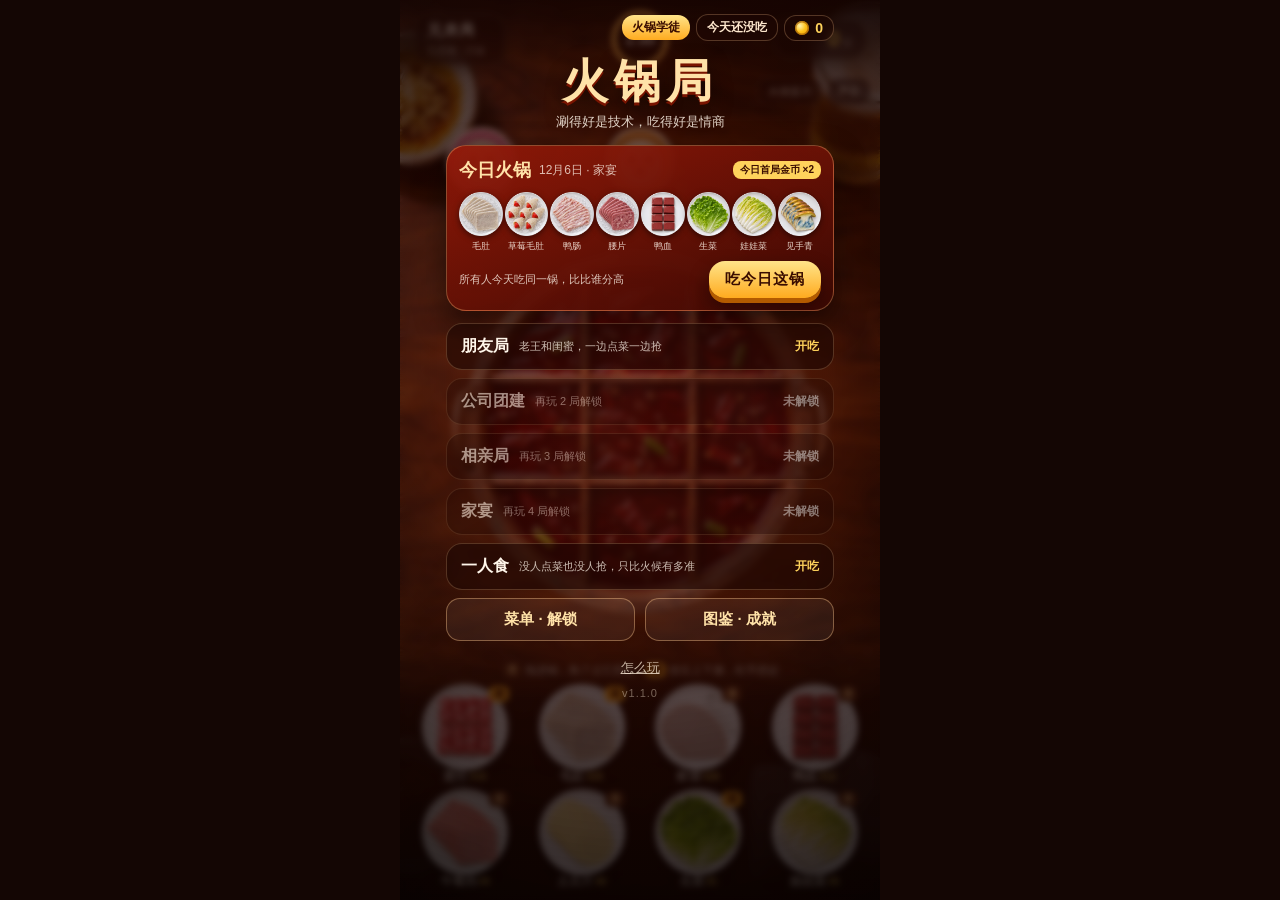
==== index.html @ b40171cc "Redesign: 饭局 table with diners, orders and serving; behavior-based personas (v1.1.0) - diners sit ac" ====
<!DOCTYPE html>
<html lang="zh-CN">
<head>
<meta charset="utf-8">
<meta name="viewport" content="width=device-width,initial-scale=1,maximum-scale=1,user-scalable=no,viewport-fit=cover">
<title>火锅局</title>
<link rel="stylesheet" href="style.css">
</head>
<body>
<div id="app">
  <canvas id="cv"></canvas>

  <header id="hud" class="hud">
    <div class="pill scene"><b id="hud-scene">兄弟局</b><small id="hud-sub">九宫格 · 川渝</small></div>
    <div id="timer" class="timer">
      <svg viewBox="0 0 40 40"><circle class="track" cx="20" cy="20" r="18"/><circle id="ring" class="ring" cx="20" cy="20" r="18"/></svg>
      <span id="time">1:30</span>
    </div>
    <div class="pill score"><span id="score">0</span><small>分</small></div>
  </header>
  <div id="combo" class="combo"></div>
  <div id="tools" class="tools">
    <button id="btn-hint" class="tool" type="button">火候提示</button>
    <span id="pro" class="pro">老手 ×1.2</span>
    <button id="btn-sound" class="tool" type="button">声音</button>
  </div>

  <footer id="tray" class="tray">
    <div class="tray-tip"><em class="tag drop">煮</em>拖进锅，熟了点它捞起　<em class="tag swish">涮</em>按住上下涮，松手捞起</div>
    <div id="plates" class="plates"></div>
  </footer>

  <div id="event" class="event">
    <div class="ev-text"><b id="event-text"></b><small id="event-sub"></small></div>
    <button id="btn-toast" class="toast-btn" type="button">干杯</button>
  </div>

  <div id="coach" class="coach hidden">
    <small id="coach-title"></small>
    <p id="coach-text"></p>
    <button id="coach-btn" class="cta small hidden" type="button">开吃</button>
    <button id="coach-skip" class="skip" type="button">跳过教学</button>
  </div>

  <div id="msg" class="msg"></div>
  <div id="tip" class="tip"></div>

  <section id="intro" class="overlay hidden">
    <div class="card intro">
      <small>第一次玩</small>
      <h2 id="i-title"></h2>
      <ul id="i-list" class="i-list"></ul>
      <button id="btn-intro" class="cta small" type="button">明白了</button>
    </div>
  </section>

  <section id="loading" class="overlay">
    <div class="card">
      <h1>火锅局</h1>
      <p id="loadtext" class="sub">正在烧锅底…</p>
      <div class="bar"><i id="loadbar"></i></div>
    </div>
  </section>

  <section id="home" class="overlay hidden">
    <div class="home">
      <div class="home-top">
        <span id="h-title" class="chip title-chip">火锅学徒</span>
        <span id="h-streak" class="chip"></span>
        <span class="chip coin-chip"><i class="coin"></i><b id="h-coins">0</b></span>
      </div>
      <h1 class="logo">火锅局</h1>
      <p class="sub">涮得好是技术，吃得好是情商</p>

      <div id="daily" class="daily">
        <div class="daily-head"><b>今日火锅</b><small id="d-date"></small><em id="d-bonus" class="bonus">今日首局金币 ×2</em></div>
        <div id="d-menu" class="d-menu"></div>
        <div class="daily-foot"><small id="d-best">所有人今天吃同一锅，比比谁分高</small><button id="btn-daily" class="cta small" type="button">吃今日这锅</button></div>
      </div>

      <div id="scenes" class="scenes"></div>

      <div class="home-nav">
        <button id="btn-shop" class="ghost" type="button">菜单 · 解锁</button>
        <button id="btn-codex" class="ghost" type="button">图鉴 · 成就</button>
      </div>
      <button id="btn-howto" class="link" type="button">怎么玩</button>
      <div id="h-ver" class="ver"></div>
    </div>
  </section>

  <section id="howto" class="overlay panel hidden">
    <div class="sheet">
      <div class="sheet-head"><b>怎么玩</b></div>
      <div class="how">
        <p><em class="tag drop">煮</em>拖进锅里<b>松手</b>，变色了<b>点它</b>捞起</p>
        <p><em class="tag swish">涮</em>拖进锅<b>别松手</b>，松手就捞起；毛肚上下提放 <b>7~8 次</b>最正宗</p>
        <p><em class="k">火候</em>看颜色和形状，圈<b>变绿</b>就是正好；吃生的扣分最多</p>
        <p><em class="k">九宫格</em><b>中间火最大</b>，四个角最小</p>
        <p><em class="k">点单</em>同桌头顶冒出想吃的菜，涮好了<b>按住拖到 TA 头像上</b>；点一下是自己吃</p>
        <p><em class="k">护食</em>同桌的筷子伸过来，<b>点它</b>挡开</p>
        <p><em class="k">讲话</em>有人讲话时<b>别动筷子</b>；有人举杯要<b>干杯</b></p>
        <p><em class="k">人格</em>你怎么吃、怎么照顾人，决定你是<b>哪种饭搭子</b></p>
        <p><em class="k">得分</em>连续完美有连击；关掉火候提示得分 <b>×1.2</b></p>
        <p><em class="k">别贪多</em>一格最多 <b>2 块</b>；菜下太多汤会不滚</p>
        <p><em class="k">换着吃</em>同一道菜一局吃 <b>3 块</b>以内满分，再吃就腻了；<b>越贵的菜分越高</b></p>
        <p><em class="k">荤素搭配</em>一局荤素各吃 3 块以上，结算 <b>+80</b></p>
        <p><em class="k">鸳鸯锅</em>红汤熟得快；清汤熟得慢，但得分 <b>×1.3</b></p>
        <p><em class="k">金币</em>得分换金币，去「菜单 · 解锁」买新菜</p>
        <p><em class="k">今日火锅</em>每天换一桌人，所有人吃同一锅，比谁分高</p>
      </div>
      <button id="btn-tutorial" class="cta small" type="button">重看新手教学</button>
      <button class="ghost close" data-close="howto" type="button">返回</button>
    </div>
  </section>

  <section id="shop" class="overlay panel hidden">
    <div class="sheet">
      <div class="sheet-head"><b>菜单 · 解锁</b><span class="chip coin-chip"><i class="coin"></i><b id="s-coins">0</b></span></div>
      <p class="sheet-sub">点菜品选择带不带上桌（<b id="s-count">0</b> / 8），荤素都带上有加分。每局得分换金币，攒够了解锁新菜和锅底。</p>
      <div id="s-list" class="s-list"></div>
      <button class="ghost close" data-close="shop" type="button">返回</button>
    </div>
  </section>

  <section id="codex" class="overlay panel hidden">
    <div class="sheet">
      <div class="sheet-head"><b>图鉴</b><span id="c-title" class="chip title-chip"></span></div>
      <p id="c-next" class="sheet-sub"></p>
      <div class="tabs"><button class="tab on" data-tab="per" type="button">饭局人格</button><button class="tab" data-tab="dex" type="button">菜品图鉴</button><button class="tab" data-tab="ach" type="button">成就</button></div>
      <div id="c-per" class="c-list"></div>
      <div id="c-dex" class="c-list hidden"></div>
      <div id="c-ach" class="c-list hidden"></div>
      <button class="ghost close" data-close="codex" type="button">返回</button>
    </div>
  </section>

  <section id="result" class="overlay hidden">
    <div class="result-wrap">
      <img id="r-img" class="r-img" alt="饭局报告">
      <p id="save-tip" class="save-tip"></p>
      <div id="rewards" class="rewards"></div>
      <div class="r-actions">
        <button id="btn-save" class="cta" type="button">保存饭局报告</button>
        <div class="r-row">
          <button id="btn-share" class="ghost hidden" type="button">分享给好友</button>
          <button id="btn-again" class="ghost" type="button">再来一局</button>
          <button id="btn-home" class="ghost" type="button">回首页</button>
        </div>
      </div>
    </div>
  </section>
</div>
<script src="js/config.js"></script>
<script src="js/platform.js"></script>
<script src="js/fx.js"></script>
<script src="js/audio.js"></script>
<script src="js/game.js"></script>
  <script src="js/table.js"></script>
<script src="js/meta.js"></script>
<script src="js/card.js"></script>
<script src="js/tutorial.js"></script>
<script src="js/main.js"></script>
</body>
</html>
---- style.css ----
* { box-sizing: border-box; margin: 0; padding: 0; -webkit-tap-highlight-color: transparent; }
html, body { height: 100%; background: #140604; overflow: hidden; }
body {
  font-family: "PingFang SC", "Hiragino Sans GB", "Microsoft YaHei", sans-serif;
  color: #fff6ea; -webkit-user-select: none; user-select: none; -webkit-touch-callout: none;
}
#app { position: relative; width: 100%; max-width: 480px; height: 100%; margin: 0 auto; overflow: hidden; }
#cv, .tray, .hud, .tools { touch-action: none; }
#cv { position: absolute; left: 0; top: 0; display: block; }

/* ---------- 顶部 HUD ---------- */
.hud {
  position: absolute; left: 0; right: 0; top: 0; z-index: 2;
  display: flex; align-items: center; justify-content: space-between;
  padding: 10px 14px 8px;
  padding: calc(10px + env(safe-area-inset-top)) 14px 8px;
  background: linear-gradient(rgba(20,4,2,0.75), rgba(20,4,2,0));
  pointer-events: none;
}
.pill {
  min-width: 92px; padding: 6px 12px; border-radius: 16px;
  background: rgba(30,8,4,0.55); border: 1px solid rgba(255,200,140,0.22);
  box-shadow: inset 0 1px 0 rgba(255,255,255,0.08), 0 4px 14px rgba(0,0,0,0.35);
  -webkit-backdrop-filter: blur(8px); backdrop-filter: blur(8px);
}
.pill.scene b { display: block; font-size: 15px; letter-spacing: 1px; }
.pill.scene small { font-size: 10px; opacity: 0.7; }
.pill.score { text-align: right; }
.pill.score span { font-size: 22px; font-weight: 900; color: #ffd35c; font-variant-numeric: tabular-nums; }
.pill.score small { margin-left: 2px; font-size: 11px; opacity: 0.75; }

.timer { position: relative; width: 58px; height: 58px; }
.timer svg { width: 100%; height: 100%; transform: rotate(-90deg); }
.timer circle { fill: rgba(30,8,4,0.6); stroke-width: 3.5; }
.timer .track { stroke: rgba(255,255,255,0.12); }
.timer .ring { fill: none; stroke: #ffb347; stroke-linecap: round; stroke-dasharray: 113; stroke-dashoffset: 0; transition: stroke 0.3s; }
.timer span { position: absolute; left: 0; top: 0; right: 0; bottom: 0; display: flex; align-items: center; justify-content: center; font-weight: 900; font-size: 15px; font-variant-numeric: tabular-nums; }
.timer.urgent .ring { stroke: #ff4b3a; }
.timer.urgent span { color: #ff6b5a; animation: pulse 0.6s infinite alternate; }
@keyframes pulse { to { transform: scale(1.12); } }

.combo {
  position: absolute; z-index: 2; left: 50%; top: 76px; top: calc(76px + env(safe-area-inset-top)); transform: translate(-50%, -6px) scale(0.8);
  padding: 3px 14px; border-radius: 12px; font-weight: 900; font-size: 14px; color: #2a0b00;
  background: linear-gradient(#ffe27a, #ffb000); opacity: 0; transition: all 0.2s; pointer-events: none;
}
.combo.show { opacity: 1; transform: translate(-50%, 0) scale(1); }

.tools { position: absolute; z-index: 2; right: 10px; top: 82px; top: calc(82px + env(safe-area-inset-top)); display: flex; flex-direction: row; align-items: center; }
.tools .tool, .tools .pro { margin-left: 6px; }
.tool {
  font: inherit; font-size: 11px; color: #fff3df; padding: 5px 9px; border-radius: 10px;
  background: rgba(30,8,4,0.55); border: 1px solid rgba(255,200,140,0.22);
}
.tool.off { opacity: 0.45; text-decoration: line-through; }
.pro { font-size: 10px; font-weight: 900; text-align: center; color: #3a0d00; padding: 3px 6px; border-radius: 8px; background: linear-gradient(#ffe48a, #ffab1f); display: none; }
.pro.show { display: block; }

/* 突发事件横幅 */
.event {
  position: absolute; z-index: 3; left: 50%; bottom: 200px;
  transform: translate(-50%, 20px); opacity: 0; pointer-events: none; transition: all 0.25s;
  display: flex; align-items: center; min-width: 230px; max-width: 92%; padding: 8px 14px; border-radius: 16px; text-align: left;
  background: linear-gradient(160deg, rgba(150,25,8,0.95), rgba(70,10,3,0.95));
  border: 1px solid rgba(255,200,140,0.4); box-shadow: 0 10px 26px rgba(0,0,0,0.5);
}
.event.show { opacity: 1; transform: translate(-50%, 0); }
.event b { display: block; font-size: 14px; color: #ffe2a8; white-space: nowrap; }
.event small { display: block; font-size: 11px; opacity: 0.8; margin-top: 2px; }
.event.fire { background: linear-gradient(160deg, rgba(230,80,10,0.96), rgba(120,20,0,0.96)); }
.event.soup { background: linear-gradient(160deg, rgba(90,60,40,0.95), rgba(40,22,12,0.95)); }
.toast-btn {
  display: none; flex: none; margin: 0 0 0 12px; padding: 9px 18px; border: 0; border-radius: 14px;
  font: inherit; font-size: 17px; font-weight: 900; letter-spacing: 4px; color: #3a0d00;
  background: linear-gradient(#ffe48a, #ffab1f); box-shadow: 0 4px 0 #b35b00;
  animation: pulse 0.45s infinite alternate;
}
.event.toast { pointer-events: auto; }
.event.toast .toast-btn { display: block; }
.event .bar-t { display: block; height: 3px; margin-top: 6px; border-radius: 2px; background: rgba(255,255,255,0.15); overflow: hidden; }
.event .bar-t i { display: block; height: 100%; background: #ffd35c; }

/* ---------- 底部菜盘 ---------- */
.tray {
  position: absolute; z-index: 2; left: 0; right: 0; bottom: 0;
  padding: 8px 10px 10px;
  padding: 8px 10px calc(10px + env(safe-area-inset-bottom));
  background: linear-gradient(rgba(25,7,3,0), rgba(25,7,3,0.82) 22%, rgba(18,5,2,0.95));
}
.tray-tip { text-align: center; font-size: 11px; opacity: 0.85; margin: 8px 0 6px; }
.tag { display: inline-block; font-style: normal; font-weight: 900; font-size: 10px; padding: 1px 5px; margin: 0 3px 0 0; border-radius: 6px; vertical-align: 1px; }
.tag.drop { background: #5a2a10; color: #ffcf8a; }
.tag.swish { background: #ffab1f; color: #3a0d00; }
.plate { position: relative; }
.plate .tag { position: absolute; top: 2px; right: 8%; }
.plates { display: grid; grid-template-columns: repeat(4, 1fr); grid-gap: 4px 6px; }
.plate { display: flex; flex-direction: column; align-items: center; touch-action: none; cursor: grab; }
.plate img { width: 100%; max-width: 86px; height: auto; filter: drop-shadow(0 5px 6px rgba(0,0,0,0.5)); transition: transform 0.15s; pointer-events: none; }
.plate span { font-size: 12px; font-weight: 700; margin-top: -2px; text-shadow: 0 1px 3px #000; }
.plate.pressed img { transform: scale(0.9) translateY(3px); }

/* ---------- 浮层 ---------- */
.overlay {
  position: absolute; left: 0; top: 0; right: 0; bottom: 0; z-index: 5; display: flex; align-items: center; justify-content: center;
  background: radial-gradient(circle at 50% 40%, rgba(60,10,4,0.55), rgba(8,2,1,0.85));
  -webkit-backdrop-filter: blur(3px); backdrop-filter: blur(3px);
  transition: opacity 0.3s;
}
.overlay.hidden { opacity: 0; pointer-events: none; }
.card {
  width: 84%; max-width: 340px; padding: 26px 22px 22px; border-radius: 24px; text-align: center;
  background: linear-gradient(160deg, rgba(120,20,8,0.92), rgba(50,8,3,0.95));
  border: 1px solid rgba(255,190,120,0.3);
  box-shadow: 0 20px 50px rgba(0,0,0,0.6), inset 0 1px 0 rgba(255,255,255,0.12);
}
.card h1 { font-size: 40px; font-weight: 900; letter-spacing: 4px; color: #ffe2a8; text-shadow: 0 3px 0 #7a1400, 0 6px 16px rgba(0,0,0,0.5); }
.card .sub { margin-top: 6px; font-size: 13px; opacity: 0.85; }
.rules { list-style: none; margin: 18px 0 20px; text-align: left; font-size: 13px; line-height: 1.5; }
.rules li { padding: 7px 10px; margin-bottom: 6px; border-radius: 10px; background: rgba(0,0,0,0.22); }
.rules b { color: #ffd35c; }
.cta {
  width: 100%; padding: 13px 0; border: 0; border-radius: 16px; font: inherit; font-size: 18px; font-weight: 900; letter-spacing: 6px;
  color: #3a0d00; background: linear-gradient(#ffe48a, #ffab1f); box-shadow: 0 5px 0 #b35b00, 0 10px 20px rgba(0,0,0,0.4);
}
.cta:active { transform: translateY(3px); box-shadow: 0 2px 0 #b35b00; }
.bar { margin-top: 16px; height: 6px; border-radius: 3px; background: rgba(255,255,255,0.12); overflow: hidden; }
.bar i { display: block; height: 100%; width: 0; background: linear-gradient(90deg, #ff8a3d, #ffd35c); transition: width 0.2s; }

.result .eyebrow { font-size: 11px; letter-spacing: 3px; opacity: 0.7; }
.result h1 { font-size: 36px; margin-top: 2px; }
.result .big { margin: 14px 0 10px; }
.result .big span { font-size: 46px; font-weight: 900; color: #ffd35c; font-variant-numeric: tabular-nums; }
.result .big small { font-size: 14px; opacity: 0.7; margin-left: 2px; }
.stats { display: grid; grid-template-columns: repeat(3, 1fr); grid-gap: 8px; margin-bottom: 18px; }
.stats div { padding: 8px 2px; border-radius: 10px; background: rgba(0,0,0,0.25); }
.stats b { display: block; font-size: 20px; font-variant-numeric: tabular-nums; }
.stats span { font-size: 10px; opacity: 0.75; }

/* ---------- 新手引导 ---------- */
.coach {
  position: absolute; z-index: 4; left: 12px; right: 12px; bottom: 220px;
  padding: 12px 16px 10px; border-radius: 18px; text-align: center;
  background: rgba(20,5,2,0.86); border: 1px solid rgba(255,200,140,0.35);
  box-shadow: 0 10px 30px rgba(0,0,0,0.5); transition: opacity 0.25s, transform 0.25s;
  -webkit-backdrop-filter: blur(6px); backdrop-filter: blur(6px);
}
.coach.hidden { opacity: 0; transform: translateY(12px); pointer-events: none; }
.coach small { display: block; font-size: 11px; letter-spacing: 1px; color: #ffb347; font-weight: 800; }
.coach p { margin-top: 4px; font-size: 15px; line-height: 1.5; }
.coach p b { color: #ffd35c; }
.coach .skip { margin-top: 6px; font: inherit; font-size: 11px; color: rgba(255,240,220,0.55); background: none; border: 0; padding: 4px 10px; }
.cta.small { margin-top: 10px; padding: 10px 0; font-size: 16px; }
.cta.hidden { display: none; }
.plate.glow img { animation: glow 0.8s infinite alternate; }
@keyframes glow {
  from { filter: drop-shadow(0 0 0 rgba(255,200,60,0)); transform: scale(1); }
  to { filter: drop-shadow(0 0 12px rgba(255,200,60,0.95)); transform: scale(1.06); }
}

/* ---------- 开始页 ---------- */
.best { margin: -6px 0 12px; font-size: 12px; color: #ffd35c; min-height: 1px; }
.link { margin-top: 12px; font: inherit; font-size: 13px; color: rgba(255,240,220,0.75); background: none; border: 0; text-decoration: underline; padding: 6px; }

/* ---------- 结算卡 ---------- */
.result-wrap { width: 88%; max-width: 380px; text-align: center; }
.r-img { display: block; width: 100%; max-height: 62vh; -o-object-fit: contain; object-fit: contain; border-radius: 18px; box-shadow: 0 18px 50px rgba(0,0,0,0.65); -webkit-touch-callout: default; }
.save-tip { min-height: 18px; margin: 8px 0 4px; font-size: 12px; color: #ffd35c; }
.r-actions .cta { margin-top: 4px; }
.r-row { display: flex; margin-top: 10px; }
.r-row .ghost + .ghost { margin-left: 10px; }
.ghost {
  flex: 1; padding: 11px 0; border-radius: 14px; font: inherit; font-size: 15px; font-weight: 800; color: #ffe2a8;
  background: rgba(255,255,255,0.06); border: 1px solid rgba(255,200,140,0.4);
}
.ghost.hidden { display: none; }

/* ---------- 提示条 ---------- */
.msg {
  position: absolute; z-index: 9; left: 50%; top: 45%; transform: translate(-50%, -50%) scale(0.9);
  padding: 10px 18px; border-radius: 14px; font-size: 14px; font-weight: 700;
  background: rgba(0,0,0,0.78); opacity: 0; pointer-events: none; transition: all 0.2s;
}
.msg.show { opacity: 1; transform: translate(-50%, -50%) scale(1); }

/* ---------- 首页 ---------- */
.overlay { touch-action: pan-y; }
#home, .panel { align-items: flex-start; overflow-y: auto; -webkit-overflow-scrolling: touch; }
.home { width: 100%; max-width: 420px; margin: 0 auto; padding: 14px 16px 24px; padding-top: calc(14px + var(--inset-top, 0px)); text-align: center; }
.home-top { display: flex; align-items: center; justify-content: flex-end; flex-wrap: wrap; }
.home-top .chip { margin-left: 6px; }
.chip { display: inline-flex; align-items: center; padding: 4px 10px; border-radius: 12px; font-size: 12px; font-weight: 700;
  background: rgba(30,8,4,0.6); border: 1px solid rgba(255,200,140,0.25); color: #ffe9cf; }
.title-chip { color: #3a0d00; background: linear-gradient(#ffe48a, #ffab1f); border: 0; }
.coin-chip b { margin-left: 4px; color: #ffd35c; font-size: 14px; font-variant-numeric: tabular-nums; }
.coin { display: inline-block; width: 14px; height: 14px; border-radius: 50%; vertical-align: -2px; margin-right: 2px;
  background: radial-gradient(circle at 35% 35%, #fff3b0, #ffc21a 45%, #d98a00); box-shadow: inset 0 0 0 1.5px rgba(150,80,0,0.6); }
.logo { margin-top: 10px; font-size: 46px; font-weight: 900; letter-spacing: 6px; color: #ffe2a8; text-shadow: 0 3px 0 #7a1400, 0 8px 20px rgba(0,0,0,0.6); }
.home .sub { font-size: 13px; opacity: 0.85; margin-bottom: 14px; }

.daily { padding: 12px 12px 12px; border-radius: 20px; text-align: left;
  background: linear-gradient(160deg, rgba(150,25,8,0.92), rgba(60,9,3,0.95)); border: 1px solid rgba(255,190,120,0.35);
  box-shadow: 0 12px 30px rgba(0,0,0,0.5); }
.daily-head { display: flex; align-items: center; }
.daily-head b { font-size: 18px; color: #ffe2a8; }
.daily-head small { margin-left: 8px; font-size: 12px; opacity: 0.75; }
.bonus { margin-left: auto; font-style: normal; font-size: 10px; font-weight: 900; padding: 2px 7px; border-radius: 8px; color: #3a0d00; background: #ffd35c; }
.d-menu { display: grid; grid-template-columns: repeat(8, 1fr); grid-gap: 2px; margin: 10px 0 8px; }
.d-item { text-align: center; }
.d-item img { width: 100%; height: auto; filter: drop-shadow(0 2px 3px rgba(0,0,0,0.5)); }
.d-item small { display: block; font-size: 9px; opacity: 0.85; white-space: nowrap; }
.daily-foot { display: flex; align-items: center; }
.daily-foot small { flex: 1; font-size: 11px; opacity: 0.8; padding-right: 8px; }
.daily-foot .cta.small { width: auto; margin: 0; padding: 9px 16px; letter-spacing: 1px; font-size: 15px; }

.scenes { margin-top: 12px; }
.scene-card { display: flex; align-items: center; width: 100%; margin-bottom: 8px; padding: 12px 14px; border-radius: 16px; text-align: left;
  font: inherit; color: #fff6ea; background: rgba(30,8,4,0.62); border: 1px solid rgba(255,200,140,0.22); }
.scene-card b { font-size: 16px; margin-right: 10px; white-space: nowrap; }
.scene-card small { flex: 1; font-size: 11px; opacity: 0.75; }
.scene-card em { font-style: normal; font-size: 12px; font-weight: 800; color: #ffd35c; white-space: nowrap; margin-left: 8px; }
.scene-card.locked { opacity: 0.55; }
.scene-card.locked em { color: #ccc; }
.home-nav { display: flex; margin-top: 4px; }
.home-nav .ghost + .ghost { margin-left: 10px; }

/* ---------- 商店 / 图鉴 面板 ---------- */
.sheet { width: 100%; max-width: 440px; margin: 0 auto; padding: 16px 14px 24px; padding-top: calc(16px + var(--inset-top, 0px)); }
.sheet-head { display: flex; align-items: center; justify-content: space-between; }
.sheet-head > b { font-size: 22px; color: #ffe2a8; }
.sheet-sub { margin: 8px 0 12px; font-size: 12px; opacity: 0.8; line-height: 1.5; }
.sheet-sub b { color: #ffd35c; }
.s-list { display: grid; grid-template-columns: repeat(2, 1fr); grid-gap: 10px; }
.s-item { position: relative; padding: 10px 8px 10px; border-radius: 16px; text-align: center; background: rgba(30,8,4,0.6); border: 2px solid rgba(255,200,140,0.15); }
.s-item img { width: 72%; height: auto; filter: drop-shadow(0 4px 5px rgba(0,0,0,0.5)); }
.s-item b { display: block; margin-top: 2px; font-size: 15px; }
.s-item b .tag { vertical-align: 2px; }
.s-item small { display: block; font-size: 10px; opacity: 0.7; margin-top: 2px; }
.s-item .state { display: inline-block; margin-top: 6px; padding: 4px 12px; border-radius: 10px; font-size: 12px; font-weight: 800; background: rgba(255,255,255,0.08); }
.s-item.on { border-color: #ffb347; background: rgba(120,30,6,0.7); }
.s-item.on .state { color: #3a0d00; background: linear-gradient(#ffe48a, #ffab1f); }
.s-item.locked img { filter: grayscale(0.85) brightness(0.6); }
.s-item.locked .state { color: #ffd35c; border: 1px solid rgba(255,211,92,0.5); }
.close { display: block; width: 100%; margin-top: 16px; }

.tabs { display: flex; margin-bottom: 10px; border-radius: 12px; background: rgba(0,0,0,0.3); padding: 3px; }
.tab { flex: 1; padding: 8px 0; border: 0; border-radius: 10px; font: inherit; font-size: 13px; font-weight: 800; color: rgba(255,240,220,0.6); background: none; }
.tab.on { color: #3a0d00; background: linear-gradient(#ffe48a, #ffab1f); }
.c-list.hidden { display: none; }
.c-row { display: flex; align-items: center; padding: 8px 10px; margin-bottom: 6px; border-radius: 14px; background: rgba(30,8,4,0.6); text-align: left; }
.c-row img { width: 44px; height: 44px; -o-object-fit: contain; object-fit: contain; margin-right: 10px; }
.c-row.dim { opacity: 0.5; }
.c-info { flex: 1; }
.c-info b { font-size: 14px; }
.c-info small { display: block; font-size: 11px; opacity: 0.7; margin-top: 1px; }
.prog { display: block; height: 4px; margin-top: 5px; border-radius: 2px; background: rgba(255,255,255,0.12); overflow: hidden; }
.prog i { display: block; height: 100%; background: linear-gradient(90deg, #ff8a3d, #ffd35c); }
.badge { font-style: normal; font-size: 10px; font-weight: 900; padding: 1px 6px; border-radius: 6px; margin-left: 4px; vertical-align: 1px; }
.badge.b0 { background: #b86b3a; color: #fff; } .badge.b1 { background: #cfd6de; color: #333; } .badge.b2 { background: #ffd35c; color: #3a0d00; }
.c-row.ach .state { font-size: 12px; font-weight: 800; color: #ffd35c; white-space: nowrap; }
.c-row.ach.done { background: rgba(120,30,6,0.7); }
.c-row.ach.done .state { color: #7dff9a; }
.c-row.ach:not(.done) { opacity: 0.75; }

/* ---------- 结算奖励 ---------- */
#result { overflow-y: auto; align-items: flex-start; }
.result-wrap { margin: 0 auto; padding: 16px 0 24px; padding-top: calc(16px + var(--inset-top, 0px)); }
.r-img { max-height: 52vh; margin: 0 auto; }
.rewards { margin: 4px 0 10px; padding: 8px 12px; border-radius: 14px; background: rgba(30,8,4,0.7); text-align: left; }
.rw-total { font-size: 18px; font-weight: 900; color: #ffd35c; text-align: center; }
.rw-total small { margin-left: 8px; font-size: 11px; color: rgba(255,240,220,0.6); font-weight: 600; }
.rw-line { display: flex; justify-content: space-between; font-size: 12px; padding: 2px 0; opacity: 0.85; }
.rw-line b { color: #ffd35c; }
.rw-up { margin-top: 4px; text-align: center; font-size: 13px; font-weight: 900; color: #3a0d00; padding: 4px; border-radius: 8px; background: linear-gradient(#ffe48a, #ffab1f); }
.r-row .ghost { font-size: 14px; }

.panel { background: linear-gradient(180deg, rgba(40,8,3,0.97), rgba(18,4,2,0.98)); }

/* ---------- 怎么玩 ---------- */
.how { margin: 10px 0 14px; }
.how p { position: relative; padding: 10px 12px 10px 78px; margin-bottom: 6px; border-radius: 12px; background: rgba(30,8,4,0.6); font-size: 14px; line-height: 1.5; text-align: left; }
.how p b { color: #ffd35c; }
.how .tag, .how .k { position: absolute; left: 12px; top: 12px; margin: 0; }
.how .k { font-style: normal; font-size: 11px; font-weight: 900; padding: 1px 6px; border-radius: 6px; background: rgba(255,255,255,0.12); color: #ffe2a8; min-width: 52px; text-align: center; }
#howto .cta.small { margin-top: 0; }

/* ---------- 剧本开场卡 ---------- */
.intro small { font-size: 11px; letter-spacing: 2px; color: #ffb347; font-weight: 800; }
.intro h2 { font-size: 30px; font-weight: 900; color: #ffe2a8; margin: 4px 0 12px; }
.i-list { list-style: none; text-align: left; margin-bottom: 14px; }
.i-list li { padding: 9px 12px; margin-bottom: 6px; border-radius: 10px; background: rgba(0,0,0,0.25); font-size: 14px; }
.i-list b { color: #ffd35c; }

/* ---------- 一次性提示 ---------- */
.tip {
  position: absolute; z-index: 4; left: 50%; top: 120px; top: calc(120px + var(--inset-top, 0px)); transform: translate(-50%, -8px);
  max-width: 86%; padding: 8px 16px; border-radius: 14px; font-size: 13px; font-weight: 700; text-align: center;
  color: #3a0d00; background: linear-gradient(#ffe48a, #ffab1f); box-shadow: 0 8px 20px rgba(0,0,0,0.45);
  opacity: 0; pointer-events: none; transition: all 0.25s;
}
.tip.show { opacity: 1; transform: translate(-50%, 0); }
.rw-hint { margin-top: 4px; text-align: center; font-size: 12px; color: #ffd35c; }

.s-head { grid-column: 1 / -1; margin: 6px 2px -2px; font-size: 13px; font-weight: 900; color: #ffb347; letter-spacing: 2px; }
.s-item.pot img { width: 64%; }

.ver { margin-top: 4px; font-size: 11px; color: rgba(255,240,220,0.4); letter-spacing: 1px; }
.plate span .pr { font-style: normal; color: #ffd35c; font-size: 10px; margin-left: 2px; }
.event.speech { background: linear-gradient(160deg, rgba(70,60,120,0.96), rgba(30,24,60,0.96)); }
.badge.r-N { background: #6b5a4a; color: #fff3e0; } .badge.r-R { background: #2f6fa8; color: #e8f4ff; } .badge.r-SR { background: #6a3aa8; color: #f3e8ff; } .badge.r-SSR { background: #e0a21a; color: #3a2200; }
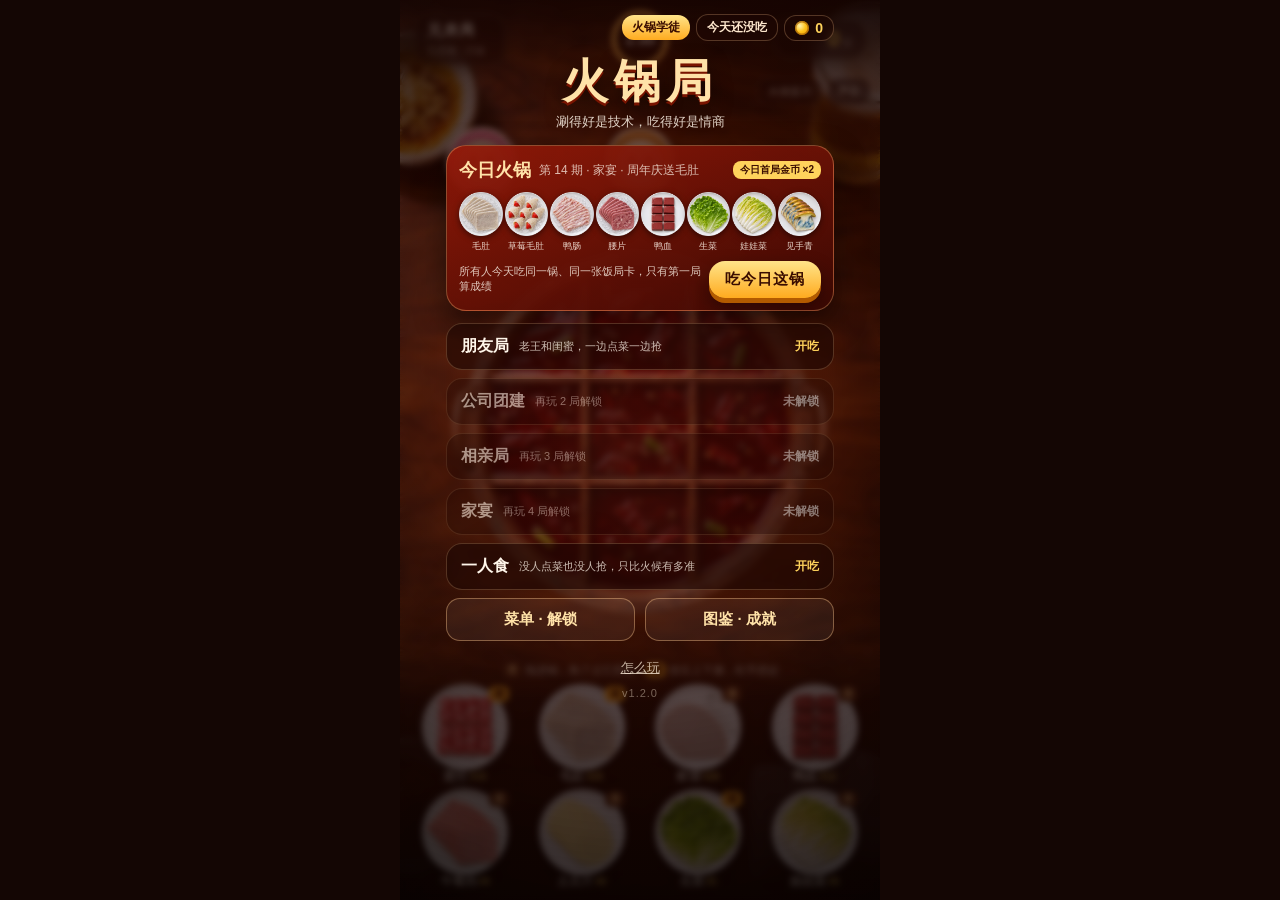
==== commit 8c5c5ae3: "v1.2.0: 饭局卡, stars, near-miss personas, 饭后朋友圈 + bonds, pair card, daily issues - 8 dinner cards + bo" ====
--- a/index.html
+++ b/index.html
@@ -19,6 +19,7 @@
     <div class="pill score"><span id="score">0</span><small>分</small></div>
   </header>
   <div id="combo" class="combo"></div>
+  <div id="goal" class="goal"></div>
   <div id="tools" class="tools">
     <button id="btn-hint" class="tool" type="button">火候提示</button>
     <span id="pro" class="pro">老手 ×1.2</span>
@@ -100,7 +101,9 @@
         <p><em class="k">点单</em>同桌头顶冒出想吃的菜，涮好了<b>按住拖到 TA 头像上</b>；点一下是自己吃</p>
         <p><em class="k">护食</em>同桌的筷子伸过来，<b>点它</b>挡开</p>
         <p><em class="k">讲话</em>有人讲话时<b>别动筷子</b>；有人举杯要<b>干杯</b></p>
-        <p><em class="k">人格</em>你怎么吃、怎么照顾人，决定你是<b>哪种饭搭子</b></p>
+        <p><em class="k">饭局卡</em>每局开吃前翻一张卡：老王失恋、停电、AA……规则会变，完成卡上目标拿<b>第三颗星</b></p>
+        <p><em class="k">人格</em>你怎么吃、怎么照顾人，决定你是<b>哪种饭搭子</b>；图鉴里有线索</p>
+        <p><em class="k">朋友圈</em>对同桌越好，羁绊越深，TA 饭后会发朋友圈</p>
         <p><em class="k">得分</em>连续完美有连击；关掉火候提示得分 <b>×1.2</b></p>
         <p><em class="k">别贪多</em>一格最多 <b>2 块</b>；菜下太多汤会不滚</p>
         <p><em class="k">换着吃</em>同一道菜一局吃 <b>3 块</b>以内满分，再吃就腻了；<b>越贵的菜分越高</b></p>
@@ -127,7 +130,8 @@
     <div class="sheet">
       <div class="sheet-head"><b>图鉴</b><span id="c-title" class="chip title-chip"></span></div>
       <p id="c-next" class="sheet-sub"></p>
-      <div class="tabs"><button class="tab on" data-tab="per" type="button">饭局人格</button><button class="tab" data-tab="dex" type="button">菜品图鉴</button><button class="tab" data-tab="ach" type="button">成就</button></div>
+      <div class="tabs"><button class="tab on" data-tab="per" type="button">饭局人格</button><button class="tab" data-tab="dex" type="button">菜品图鉴</button><button class="tab" data-tab="mom" type="button">朋友圈</button><button class="tab" data-tab="ach" type="button">成就</button></div>
+      <div id="c-mom" class="c-list hidden"></div>
       <div id="c-per" class="c-list"></div>
       <div id="c-dex" class="c-list hidden"></div>
       <div id="c-ach" class="c-list hidden"></div>
@@ -135,15 +139,40 @@
     </div>
   </section>
 
+  <section id="flip" class="overlay hidden">
+    <div class="flip-card" id="flip-card">
+      <div class="flip-art" id="flip-art"></div>
+      <small>本局饭局卡</small>
+      <b id="flip-name"></b>
+      <p id="flip-rule"></p>
+      <p class="flip-goal">★★★ 目标：<span id="flip-goal"></span></p>
+      <em>点一下开吃</em>
+    </div>
+  </section>
+
+  <section id="pair" class="overlay panel hidden">
+    <div class="sheet">
+      <div class="sheet-head"><b>测测饭搭子</b></div>
+      <p class="sheet-sub">你朋友测出来是哪种人格？选一个，生成你们俩的配对卡</p>
+      <div id="p-list" class="p-list"></div>
+      <img id="p-img" class="r-img hidden" alt="饭搭子配对卡">
+      <button id="p-save" class="cta hidden" type="button">保存配对卡</button>
+      <button class="ghost close" data-close="pair" type="button">返回</button>
+    </div>
+  </section>
+
   <section id="result" class="overlay hidden">
     <div class="result-wrap">
       <img id="r-img" class="r-img" alt="饭局报告">
       <p id="save-tip" class="save-tip"></p>
+      <div id="r-near" class="r-near hidden"></div>
+      <div id="r-moments" class="r-moments"></div>
       <div id="rewards" class="rewards"></div>
       <div class="r-actions">
         <button id="btn-save" class="cta" type="button">保存饭局报告</button>
         <div class="r-row">
           <button id="btn-share" class="ghost hidden" type="button">分享给好友</button>
+          <button id="btn-pair" class="ghost" type="button">测饭搭子</button>
           <button id="btn-again" class="ghost" type="button">再来一局</button>
           <button id="btn-home" class="ghost" type="button">回首页</button>
         </div>
@@ -157,6 +186,8 @@
 <script src="js/audio.js"></script>
 <script src="js/game.js"></script>
   <script src="js/table.js"></script>
+  <script src="js/cards.js"></script>
+  <script src="js/moments.js"></script>
 <script src="js/meta.js"></script>
 <script src="js/card.js"></script>
 <script src="js/tutorial.js"></script>
--- a/style.css
+++ b/style.css
@@ -307,3 +307,42 @@
 .plate span .pr { font-style: normal; color: #ffd35c; font-size: 10px; margin-left: 2px; }
 .event.speech { background: linear-gradient(160deg, rgba(70,60,120,0.96), rgba(30,24,60,0.96)); }
 .badge.r-N { background: #6b5a4a; color: #fff3e0; } .badge.r-R { background: #2f6fa8; color: #e8f4ff; } .badge.r-SR { background: #6a3aa8; color: #f3e8ff; } .badge.r-SSR { background: #e0a21a; color: #3a2200; }
+
+.goal { position: absolute; z-index: 2; left: 10px; top: 82px; max-width: 46%; padding: 4px 10px; border-radius: 10px; font-size: 11px; font-weight: 700;
+  color: #ffe9c9; background: rgba(30,8,4,0.62); border: 1px solid rgba(255,200,140,0.25); display: none; pointer-events: none; white-space: nowrap; overflow: hidden; text-overflow: ellipsis; }
+.goal.show { display: block; }
+.goal.done { color: #2a1400; background: linear-gradient(#ffe27a, #ffb000); border-color: transparent; }
+#flip { background: rgba(10,2,0,0.72); display: flex; align-items: center; justify-content: center; }
+#flip.hidden { display: none; }
+.flip-card { width: 78%; max-width: 330px; border-radius: 20px; overflow: hidden; background: #2a0d06; border: 2px solid rgba(255,211,92,0.6); text-align: center; color: #ffe9c9;
+  box-shadow: 0 20px 50px rgba(0,0,0,0.6); animation: flipin 0.5s ease-out; padding-bottom: 14px; }
+@keyframes flipin { from { transform: perspective(600px) rotateY(90deg) scale(0.8); opacity: 0; } to { transform: none; opacity: 1; } }
+.flip-art { height: 190px; background-size: cover; background-position: center; display: flex; align-items: center; justify-content: center; font-size: 26px; font-weight: 900; color: rgba(255,255,255,0.9); }
+.flip-card small { display: block; margin-top: 12px; font-size: 11px; opacity: 0.7; letter-spacing: 2px; }
+.flip-card b { display: block; font-size: 24px; font-weight: 900; color: #ffd35c; margin: 2px 0 6px; }
+.flip-card p { margin: 0 16px 6px; font-size: 13px; line-height: 1.5; }
+.flip-card .flip-goal { color: #fff3c4; font-weight: 700; }
+.flip-card em { display: block; margin-top: 8px; font-style: normal; font-size: 11px; opacity: 0.6; }
+.stars { color: #ffd35c; letter-spacing: 2px; }
+
+.r-near { margin: 10px 0 0; padding: 8px 12px; border-radius: 12px; font-size: 13px; color: #2a1400; background: linear-gradient(#ffe27a, #ffb000); font-weight: 700; text-align: center; }
+.r-near.hidden { display: none; }
+.r-moments { margin-top: 10px; text-align: left; }
+.mom { display: flex; gap: 10px; padding: 10px 12px; margin-top: 8px; border-radius: 14px; background: rgba(255,250,242,0.96); color: #3a1a10; }
+.mom-av { flex: none; width: 38px; height: 38px; border-radius: 8px; background: #d98a3a; color: #fff; font-weight: 900; display: flex; align-items: center; justify-content: center; font-size: 16px; overflow: hidden; }
+.mom-av img { width: 130%; margin: -15%; }
+.mom-body { flex: 1; min-width: 0; }
+.mom-body b { display: block; font-size: 13px; color: #576b95; }
+.mom-body p { margin: 2px 0 4px; font-size: 13px; line-height: 1.45; }
+.mom-body .mom-img { width: 62%; border-radius: 6px; display: block; margin: 4px 0; }
+.mom-body .mom-meta { font-size: 11px; color: #9a8a80; }
+.mom-body .mom-like { margin-top: 4px; padding: 4px 6px; border-radius: 4px; background: #f3efe8; font-size: 11px; color: #576b95; }
+.mom-body .mom-unlock { margin-top: 4px; font-size: 11px; font-weight: 900; color: #c2410c; }
+.mom-tag { font-size: 10px; font-weight: 900; color: #fff; background: #e0a21a; border-radius: 6px; padding: 1px 6px; margin-left: 4px; }
+.p-list { display: flex; flex-wrap: wrap; justify-content: center; margin: 6px 0 10px; }
+.p-list button { font: inherit; font-size: 12px; margin: 3px; padding: 6px 10px; border-radius: 14px; color: #ffe9c9; background: rgba(30,8,4,0.6); border: 1px solid rgba(255,200,140,0.3); }
+.bonds { display: flex; flex-wrap: wrap; justify-content: center; padding: 4px 0 8px; }
+.bonds span { font-size: 11px; margin: 2px 4px; padding: 3px 8px; border-radius: 10px; background: rgba(30,8,4,0.55); color: #ffe9c9; }
+.bonds span i { font-style: normal; color: #ff7fa0; }
+.event.proposal { background: linear-gradient(160deg, rgba(210,80,130,0.96), rgba(110,20,60,0.96)); }
+.event.song { background: linear-gradient(160deg, rgba(230,110,150,0.96), rgba(140,40,90,0.96)); }
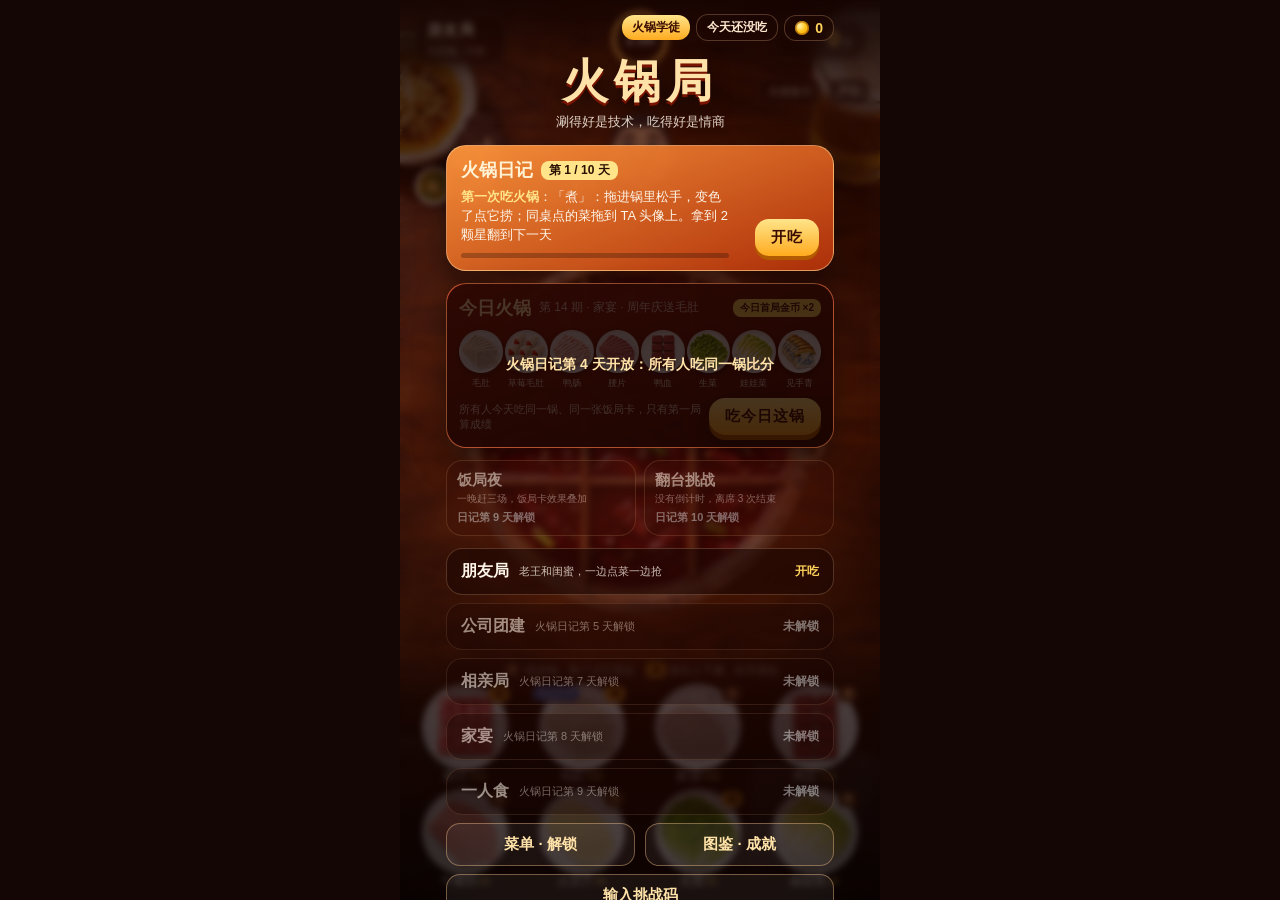
==== commit 15ac82a2: "v1.3.0：火锅日记、菜品新玩法、饭局夜、翻台挑战、挑战码；结算页重做；修复审查问题 留存 - 火锅日记：10 天逐天解锁机制和剧本，每天只教当天的新本事；2 颗星翻一天，一个自然日最多翻 3 天；" ====
--- a/index.html
+++ b/index.html
@@ -4,6 +4,7 @@
 <meta charset="utf-8">
 <meta name="viewport" content="width=device-width,initial-scale=1,maximum-scale=1,user-scalable=no,viewport-fit=cover">
 <title>火锅局</title>
+<link rel="icon" href="data:,">
 <link rel="stylesheet" href="style.css">
 </head>
 <body>
@@ -11,12 +12,14 @@
   <canvas id="cv"></canvas>
 
   <header id="hud" class="hud">
-    <div class="pill scene"><b id="hud-scene">兄弟局</b><small id="hud-sub">九宫格 · 川渝</small></div>
+    <div class="pill scene"><b id="hud-scene">朋友局</b><small id="hud-sub">九宫格 · 川渝</small></div>
     <div id="timer" class="timer">
       <svg viewBox="0 0 40 40"><circle class="track" cx="20" cy="20" r="18"/><circle id="ring" class="ring" cx="20" cy="20" r="18"/></svg>
-      <span id="time">1:30</span>
-    </div>
-    <div class="pill score"><span id="score">0</span><small>分</small></div>
+      <span id="time">1:00</span>
+    </div>
+    <div class="pill score"><span id="score">0</span><small>分</small>
+      <div id="rec" class="rec hidden"><i><b id="rec-bar"></b></i><small id="rec-text"></small></div>
+    </div>
   </header>
   <div id="combo" class="combo"></div>
   <div id="goal" class="goal"></div>
@@ -48,18 +51,21 @@
 
   <section id="intro" class="overlay hidden">
     <div class="card intro">
-      <small>第一次玩</small>
+      <small id="i-sub">第一次玩</small>
       <h2 id="i-title"></h2>
       <ul id="i-list" class="i-list"></ul>
       <button id="btn-intro" class="cta small" type="button">明白了</button>
     </div>
   </section>
 
+  <!-- 首屏：JS 还没跑起来时就能看到标题和准备状态 -->
   <section id="loading" class="overlay">
     <div class="card">
       <h1>火锅局</h1>
-      <p id="loadtext" class="sub">正在烧锅底…</p>
+      <p class="sub">涮得好是技术，吃得好是情商</p>
+      <p id="loadtext" class="sub" role="status">正在烧锅底…若长时间没反应，请退出后重新打开</p>
       <div class="bar"><i id="loadbar"></i></div>
+      <button id="btn-retry" class="cta small hidden" type="button">重试</button>
     </div>
   </section>
 
@@ -72,11 +78,26 @@
       </div>
       <h1 class="logo">火锅局</h1>
       <p class="sub">涮得好是技术，吃得好是情商</p>
+      <div id="h-warn" class="warn hidden">当前小红书版本存不了进度，升级到最新版后再玩会自动保存</div>
+
+      <button id="diary" class="diary" type="button">
+        <span class="diary-head"><b>火锅日记</b><small id="dy-n">第 1 天</small><em id="dy-cap" class="bonus hidden">今天写满了</em></span>
+        <span id="dy-text" class="dy-text"></span>
+        <span class="diary-bar"><i id="dy-bar"></i></span>
+        <span id="dy-go" class="dy-go">开吃</span>
+      </button>
 
       <div id="daily" class="daily">
         <div class="daily-head"><b>今日火锅</b><small id="d-date"></small><em id="d-bonus" class="bonus">今日首局金币 ×2</em></div>
         <div id="d-menu" class="d-menu"></div>
+        <div id="d-grid" class="d-grid hidden"></div>
         <div class="daily-foot"><small id="d-best">所有人今天吃同一锅，比比谁分高</small><button id="btn-daily" class="cta small" type="button">吃今日这锅</button></div>
+        <div id="d-lock" class="lock hidden"></div>
+      </div>
+
+      <div id="modes" class="modes">
+        <button id="btn-night" class="mode-card" type="button"><b>饭局夜</b><small>一晚赶三场，饭局卡效果叠加</small><em id="m-night"></em></button>
+        <button id="btn-rush" class="mode-card" type="button"><b>翻台挑战</b><small>没有倒计时，离席 3 次结束</small><em id="m-rush"></em></button>
       </div>
 
       <div id="scenes" class="scenes"></div>
@@ -84,6 +105,10 @@
       <div class="home-nav">
         <button id="btn-shop" class="ghost" type="button">菜单 · 解锁</button>
         <button id="btn-codex" class="ghost" type="button">图鉴 · 成就</button>
+      </div>
+      <div class="home-nav">
+        <button id="btn-code" class="ghost" type="button">输入挑战码</button>
+        <button id="btn-rank" class="ghost hidden" type="button">排行榜</button>
       </div>
       <button id="btn-howto" class="link" type="button">怎么玩</button>
       <div id="h-ver" class="ver"></div>
@@ -101,16 +126,17 @@
         <p><em class="k">点单</em>同桌头顶冒出想吃的菜，涮好了<b>按住拖到 TA 头像上</b>；点一下是自己吃</p>
         <p><em class="k">护食</em>同桌的筷子伸过来，<b>点它</b>挡开</p>
         <p><em class="k">讲话</em>有人讲话时<b>别动筷子</b>；有人举杯要<b>干杯</b></p>
-        <p><em class="k">饭局卡</em>每局开吃前翻一张卡：老王失恋、停电、AA……规则会变，完成卡上目标拿<b>第三颗星</b></p>
+        <p><em class="k">新菜</em>每道解锁的菜都有<b>自己的吃法</b>：嫩牛肉要抖散、鹅肠别提、腰片要大火、牛肉丸会爆汁……第一次下锅会提示</p>
+        <p><em class="k">火锅日记</em>每天学一样新本事，拿到 <b>2 颗星</b>就翻到下一天，一天最多翻 3 天</p>
+        <p><em class="k">饭局卡</em>每局开吃前<b>三选一</b>：规则会变，完成卡上目标拿<b>第三颗星</b></p>
+        <p><em class="k">饭局夜</em>一晚赶三场：朋友局→团建→家宴，选过的卡<b>一路叠加</b></p>
+        <p><em class="k">翻台</em>没有倒计时，同桌等不到菜会<b>离席</b>，走 3 个就结束</p>
         <p><em class="k">人格</em>你怎么吃、怎么照顾人，决定你是<b>哪种饭搭子</b>；图鉴里有线索</p>
-        <p><em class="k">朋友圈</em>对同桌越好，羁绊越深，TA 饭后会发朋友圈</p>
         <p><em class="k">得分</em>连续完美有连击；关掉火候提示得分 <b>×1.2</b></p>
         <p><em class="k">别贪多</em>一格最多 <b>2 块</b>；菜下太多汤会不滚</p>
         <p><em class="k">换着吃</em>同一道菜一局吃 <b>3 块</b>以内满分，再吃就腻了；<b>越贵的菜分越高</b></p>
-        <p><em class="k">荤素搭配</em>一局荤素各吃 3 块以上，结算 <b>+80</b></p>
-        <p><em class="k">鸳鸯锅</em>红汤熟得快；清汤熟得慢，但得分 <b>×1.3</b></p>
-        <p><em class="k">金币</em>得分换金币，去「菜单 · 解锁」买新菜</p>
-        <p><em class="k">今日火锅</em>每天换一桌人，所有人吃同一锅，比谁分高</p>
+        <p><em class="k">今日火锅</em>所有人吃同一锅，只有第一局算成绩；两星以上送<b>补签卡</b>，断一天打卡也能续上</p>
+        <p><em class="k">挑战码</em>结算卡上的 9 位码发给朋友，TA 输入就能打<b>同一锅</b>跟你比分</p>
       </div>
       <button id="btn-tutorial" class="cta small" type="button">重看新手教学</button>
       <button class="ghost close" data-close="howto" type="button">返回</button>
@@ -120,7 +146,7 @@
   <section id="shop" class="overlay panel hidden">
     <div class="sheet">
       <div class="sheet-head"><b>菜单 · 解锁</b><span class="chip coin-chip"><i class="coin"></i><b id="s-coins">0</b></span></div>
-      <p class="sheet-sub">点菜品选择带不带上桌（<b id="s-count">0</b> / 8），荤素都带上有加分。每局得分换金币，攒够了解锁新菜和锅底。</p>
+      <p class="sheet-sub">点菜品选择带不带上桌（<b id="s-count">0</b> / 8），荤素都带上有加分。每道解锁的菜都有<b>自己的吃法</b>。</p>
       <div id="s-list" class="s-list"></div>
       <button class="ghost close" data-close="shop" type="button">返回</button>
     </div>
@@ -142,11 +168,61 @@
   <section id="flip" class="overlay hidden">
     <div class="flip-card" id="flip-card">
       <div class="flip-art" id="flip-art"></div>
-      <small>本局饭局卡</small>
+      <small id="flip-sub">本局饭局卡</small>
       <b id="flip-name"></b>
       <p id="flip-rule"></p>
       <p class="flip-goal">★★★ 目标：<span id="flip-goal"></span></p>
       <em>点一下开吃</em>
+    </div>
+  </section>
+
+  <section id="choose" class="overlay hidden">
+    <div class="choose">
+      <small id="ch-sub">本局饭局卡 · 挑一张</small>
+      <div id="ch-stack" class="ch-stack hidden"></div>
+      <div id="ch-list" class="ch-list"></div>
+    </div>
+  </section>
+
+  <section id="night" class="overlay hidden">
+    <div class="card night-card">
+      <small id="nt-sub">饭局夜</small>
+      <h2 id="nt-score"></h2>
+      <p id="nt-text" class="sub"></p>
+      <div id="nt-tables" class="nt-tables"></div>
+      <button id="btn-next-table" class="cta small" type="button">去下一桌</button>
+      <button id="btn-night-quit" class="link" type="button">不吃了，回首页</button>
+    </div>
+  </section>
+
+  <section id="codebox" class="overlay panel hidden">
+    <div class="sheet">
+      <div class="sheet-head"><b id="cb-title">挑战码</b></div>
+      <div id="cb-show" class="hidden">
+        <div id="cb-code" class="cb-code"></div>
+        <p id="cb-text" class="sheet-sub"></p>
+        <button id="cb-post" class="cta" type="button">发笔记邀请挑战</button>
+      </div>
+      <div id="cb-input" class="hidden">
+        <p class="sheet-sub">朋友结算卡底部印着 9 位挑战码，输进来就能打<b>同一锅</b>，菜单、锅底、饭局卡、事件都一样</p>
+        <input id="cb-field" class="cb-field" type="text" maxlength="11" placeholder="例如 3K9-QW2-7ZX" autocomplete="off" autocapitalize="characters" spellcheck="false">
+        <p id="cb-err" class="cb-err"></p>
+        <button id="cb-go" class="cta" type="button">开吃这一锅</button>
+      </div>
+      <div id="cb-make" class="hidden">
+        <p class="sheet-sub">这局是你自选的菜单，朋友没法打同一锅。<b>出一道挑战题</b>：用随机菜单在同一个剧本吃一局，吃完就生成挑战码。</p>
+        <button id="cb-start" class="cta" type="button">出一道挑战题</button>
+      </div>
+      <button id="cb-back" class="ghost close" type="button">返回</button>
+    </div>
+  </section>
+
+  <section id="rank" class="overlay panel hidden">
+    <div class="sheet">
+      <div class="sheet-head"><b>排行榜</b><span id="rk-fac" class="chip"></span></div>
+      <div class="tabs"><button class="tab on" data-rk="daily" type="button">今日火锅</button><button class="tab" data-rk="rush" type="button">翻台挑战</button><button class="tab" data-rk="fac" type="button">阵营赛</button></div>
+      <div id="rk-body" class="c-list"></div>
+      <button class="ghost close" data-close="rank" type="button">返回</button>
     </div>
   </section>
 
@@ -163,19 +239,32 @@
 
   <section id="result" class="overlay hidden">
     <div class="result-wrap">
+      <div class="r-top">
+        <small id="r-label"></small>
+        <div class="r-score"><b id="r-score">0</b><span>分</span></div>
+        <div id="r-rec" class="r-rec"></div>
+        <div id="r-stars" class="r-stars"></div>
+      </div>
+      <div id="r-vs" class="r-vs hidden"></div>
+      <button id="btn-again" class="cta again" type="button">再来一局</button>
+      <div id="r-day" class="r-day hidden"></div>
+      <button id="r-next" class="r-next hidden" type="button"><span id="r-next-text"></span><i><b id="r-next-bar"></b></i></button>
+      <div id="r-loss" class="r-loss hidden"></div>
+      <div class="r-row">
+        <button id="btn-post" class="ghost hot" type="button">发笔记</button>
+        <button id="btn-save" class="ghost" type="button">保存</button>
+        <button id="btn-challenge" class="ghost" type="button">挑战好友</button>
+        <button id="btn-home" class="ghost" type="button">首页</button>
+      </div>
       <img id="r-img" class="r-img" alt="饭局报告">
       <p id="save-tip" class="save-tip"></p>
+      <div id="r-ai" class="r-ai hidden"></div>
       <div id="r-near" class="r-near hidden"></div>
       <div id="r-moments" class="r-moments"></div>
       <div id="rewards" class="rewards"></div>
-      <div class="r-actions">
-        <button id="btn-save" class="cta" type="button">保存饭局报告</button>
-        <div class="r-row">
-          <button id="btn-share" class="ghost hidden" type="button">分享给好友</button>
-          <button id="btn-pair" class="ghost" type="button">测饭搭子</button>
-          <button id="btn-again" class="ghost" type="button">再来一局</button>
-          <button id="btn-home" class="ghost" type="button">回首页</button>
-        </div>
+      <div class="r-row">
+        <button id="btn-share" class="ghost hidden" type="button">私信给好友</button>
+        <button id="btn-pair" class="ghost" type="button">测饭搭子</button>
       </div>
     </div>
   </section>
@@ -185,10 +274,11 @@
 <script src="js/fx.js"></script>
 <script src="js/audio.js"></script>
 <script src="js/game.js"></script>
-  <script src="js/table.js"></script>
-  <script src="js/cards.js"></script>
-  <script src="js/moments.js"></script>
+<script src="js/table.js"></script>
+<script src="js/cards.js"></script>
+<script src="js/moments.js"></script>
 <script src="js/meta.js"></script>
+<script src="js/progress.js"></script>
 <script src="js/card.js"></script>
 <script src="js/tutorial.js"></script>
 <script src="js/main.js"></script>
--- a/style.css
+++ b/style.css
@@ -264,7 +264,7 @@
 /* ---------- 结算奖励 ---------- */
 #result { overflow-y: auto; align-items: flex-start; }
 .result-wrap { margin: 0 auto; padding: 16px 0 24px; padding-top: calc(16px + var(--inset-top, 0px)); }
-.r-img { max-height: 52vh; margin: 0 auto; }
+.r-img { max-height: 44vh; margin: 12px auto 0; }
 .rewards { margin: 4px 0 10px; padding: 8px 12px; border-radius: 14px; background: rgba(30,8,4,0.7); text-align: left; }
 .rw-total { font-size: 18px; font-weight: 900; color: #ffd35c; text-align: center; }
 .rw-total small { margin-left: 8px; font-size: 11px; color: rgba(255,240,220,0.6); font-weight: 600; }
@@ -317,7 +317,7 @@
 .flip-card { width: 78%; max-width: 330px; border-radius: 20px; overflow: hidden; background: #2a0d06; border: 2px solid rgba(255,211,92,0.6); text-align: center; color: #ffe9c9;
   box-shadow: 0 20px 50px rgba(0,0,0,0.6); animation: flipin 0.5s ease-out; padding-bottom: 14px; }
 @keyframes flipin { from { transform: perspective(600px) rotateY(90deg) scale(0.8); opacity: 0; } to { transform: none; opacity: 1; } }
-.flip-art { height: 190px; background-size: cover; background-position: center; display: flex; align-items: center; justify-content: center; font-size: 26px; font-weight: 900; color: rgba(255,255,255,0.9); }
+.flip-art { height: 250px; background-size: cover; background-position: center 72%; display: flex; align-items: center; justify-content: center; font-size: 26px; font-weight: 900; color: rgba(255,255,255,0.9); }
 .flip-card small { display: block; margin-top: 12px; font-size: 11px; opacity: 0.7; letter-spacing: 2px; }
 .flip-card b { display: block; font-size: 24px; font-weight: 900; color: #ffd35c; margin: 2px 0 6px; }
 .flip-card p { margin: 0 16px 6px; font-size: 13px; line-height: 1.5; }
@@ -328,8 +328,8 @@
 .r-near { margin: 10px 0 0; padding: 8px 12px; border-radius: 12px; font-size: 13px; color: #2a1400; background: linear-gradient(#ffe27a, #ffb000); font-weight: 700; text-align: center; }
 .r-near.hidden { display: none; }
 .r-moments { margin-top: 10px; text-align: left; }
-.mom { display: flex; gap: 10px; padding: 10px 12px; margin-top: 8px; border-radius: 14px; background: rgba(255,250,242,0.96); color: #3a1a10; }
-.mom-av { flex: none; width: 38px; height: 38px; border-radius: 8px; background: #d98a3a; color: #fff; font-weight: 900; display: flex; align-items: center; justify-content: center; font-size: 16px; overflow: hidden; }
+.mom { display: flex; padding: 10px 12px; margin-top: 8px; border-radius: 14px; background: rgba(255,250,242,0.96); color: #3a1a10; }
+.mom-av { flex: none; margin-right: 10px; width: 38px; height: 38px; border-radius: 8px; background: #d98a3a; color: #fff; font-weight: 900; display: flex; align-items: center; justify-content: center; font-size: 16px; overflow: hidden; }
 .mom-av img { width: 130%; margin: -15%; }
 .mom-body { flex: 1; min-width: 0; }
 .mom-body b { display: block; font-size: 13px; color: #576b95; }
@@ -346,3 +346,130 @@
 .bonds span i { font-style: normal; color: #ff7fa0; }
 .event.proposal { background: linear-gradient(160deg, rgba(210,80,130,0.96), rgba(110,20,60,0.96)); }
 .event.song { background: linear-gradient(160deg, rgba(230,110,150,0.96), rgba(140,40,90,0.96)); }
+/* 矮屏（16:9 老手机）：托盘缩小，给锅和同桌留地方 */
+@media (max-height: 700px) {
+  .plate img { max-width: 62px; }
+  .plates { grid-gap: 2px 6px; }
+  .plate span { font-size: 11px; }
+}
+.tool.locked { opacity: 0.45; }
+
+/* ================= 1.3 ================= */
+.hidden.warn, .hidden.rec, .lock.hidden, .r-vs.hidden, .r-day.hidden, .r-next.hidden, .r-loss.hidden, .r-ai.hidden,
+.d-grid.hidden, .ch-stack.hidden, #cb-show.hidden, #cb-input.hidden, #cb-make.hidden, .bonus.hidden, .ghost.hidden { display: none; }
+#choose.hidden, #night.hidden { display: none; }
+
+/* 局内纪录线：分数下面一条细进度条 */
+.rec { margin-top: 3px; text-align: right; }
+.rec i { display: block; height: 3px; border-radius: 2px; background: rgba(255,255,255,0.14); overflow: hidden; }
+.rec i b { display: block; height: 100%; width: 0; background: linear-gradient(90deg, #ff8a3d, #ffd35c); transition: width 0.3s; }
+.rec small { display: block; margin-top: 2px; font-size: 10px; opacity: 0.8; white-space: nowrap; }
+.rec.close small { color: #ff6b5a; opacity: 1; font-weight: 900; animation: pulse 0.5s infinite alternate; }
+.rec.beat small { color: #ffd35c; opacity: 1; font-weight: 900; }
+.rec.beat i b { background: #7dff9a; }
+
+/* 首页 */
+.warn { margin: -6px 0 12px; padding: 8px 12px; border-radius: 12px; font-size: 12px; color: #2a1400; background: #ffd35c; text-align: left; }
+.diary { display: block; width: 100%; margin-bottom: 12px; padding: 12px 14px; border-radius: 20px; text-align: left; font: inherit; color: #fff6ea;
+  background: linear-gradient(160deg, rgba(255,150,60,0.95), rgba(180,50,10,0.95)); border: 1px solid rgba(255,220,160,0.5); box-shadow: 0 12px 30px rgba(0,0,0,0.45); position: relative; }
+.diary-head { display: flex; align-items: center; }
+.diary-head b { font-size: 18px; color: #fff3d6; }
+.diary-head small { margin-left: 8px; font-size: 12px; font-weight: 800; color: #2a1000; background: #ffe48a; padding: 1px 8px; border-radius: 8px; }
+.diary-head .bonus { margin-left: auto; }
+.dy-text { display: block; margin: 6px 90px 8px 0; font-size: 13px; line-height: 1.45; }
+.dy-text b { color: #ffe48a; }
+.diary-bar { display: block; height: 5px; margin-right: 90px; border-radius: 3px; background: rgba(0,0,0,0.25); overflow: hidden; }
+.diary-bar i { display: block; height: 100%; width: 0; background: #ffe48a; }
+.dy-go { position: absolute; right: 14px; bottom: 14px; padding: 9px 16px; border-radius: 14px; font-size: 15px; font-weight: 900; letter-spacing: 1px; color: #3a0d00;
+  background: linear-gradient(#ffe48a, #ffab1f); box-shadow: 0 4px 0 #b35b00; }
+.daily { position: relative; }
+.d-grid { margin: 0 0 8px; font-size: 13px; line-height: 1.2; white-space: pre; letter-spacing: 1px; }
+.lock { position: absolute; left: 0; top: 0; right: 0; bottom: 0; border-radius: 20px; display: flex; align-items: center; justify-content: center; padding: 16px;
+  background: rgba(20,4,2,0.78); font-size: 14px; font-weight: 800; color: #ffe2a8; text-align: center; }
+.modes { display: flex; margin-top: 12px; }
+.mode-card { flex: 1; min-width: 0; padding: 10px 10px; border-radius: 16px; text-align: left; font: inherit; color: #fff6ea; background: rgba(60,14,6,0.75); border: 1px solid rgba(255,200,140,0.3); }
+.mode-card + .mode-card { margin-left: 8px; }
+.mode-card b { display: block; font-size: 15px; }
+.mode-card small { display: block; font-size: 10px; opacity: 0.75; margin-top: 2px; }
+.mode-card em { display: block; margin-top: 4px; font-style: normal; font-size: 11px; font-weight: 800; color: #ffd35c; }
+.mode-card.locked { opacity: 0.5; }
+.mode-card.locked em { color: #ccc; }
+.home-nav + .home-nav { margin-top: 8px; }
+.tag.sp { background: #3a6fd8; color: #fff; }
+
+/* 饭局卡三选一 */
+#choose { background: rgba(10,2,0,0.82); }
+.choose { width: 92%; max-width: 420px; text-align: center; }
+.choose > small { display: block; margin-bottom: 10px; font-size: 12px; letter-spacing: 2px; color: #ffb347; font-weight: 800; }
+.ch-stack { margin: -4px 0 10px; font-size: 12px; color: #ffe9c9; }
+.ch-stack b { color: #ffd35c; }
+.ch-list { display: flex; }
+.ch-card { flex: 1; min-width: 0; padding: 0 0 10px; border-radius: 16px; overflow: hidden; background: #2a0d06; border: 2px solid rgba(255,211,92,0.5); color: #ffe9c9; font: inherit; text-align: center;
+  box-shadow: 0 12px 30px rgba(0,0,0,0.5); animation: flipin 0.4s ease-out both; }
+.ch-card + .ch-card { margin-left: 8px; }
+.ch-card:nth-child(2) { animation-delay: 0.08s; } .ch-card:nth-child(3) { animation-delay: 0.16s; }
+.ch-art { display: block; height: 118px; background-size: cover; background-position: center 70%; font-size: 15px; font-weight: 900; line-height: 118px; color: rgba(255,255,255,0.9); }
+.ch-card b { display: block; margin: 8px 4px 4px; font-size: 14px; color: #ffd35c; }
+.ch-card span { display: block; margin: 0 6px; font-size: 10px; line-height: 1.4; opacity: 0.85; text-align: left; }
+.ch-card em { display: block; margin: 6px 6px 0; font-style: normal; font-size: 10px; font-weight: 800; color: #fff3c4; text-align: left; }
+
+/* 饭局夜中场 */
+#night { background: rgba(10,2,0,0.8); }
+.night-card h2 { font-size: 40px; font-weight: 900; color: #ffd35c; margin: 4px 0; }
+.night-card small { font-size: 12px; letter-spacing: 2px; color: #ffb347; font-weight: 800; }
+.nt-tables { margin: 12px 0; text-align: left; }
+.nt-tables div { display: flex; justify-content: space-between; padding: 6px 10px; margin-bottom: 4px; border-radius: 10px; background: rgba(0,0,0,0.25); font-size: 13px; }
+.nt-tables div.now { color: #ffd35c; font-weight: 800; }
+
+/* 挑战码 */
+.cb-code { margin: 12px 0 4px; padding: 16px 0; border-radius: 16px; text-align: center; font-size: 34px; font-weight: 900; letter-spacing: 3px; color: #ffd35c;
+  background: rgba(0,0,0,0.3); font-family: "SF Mono", Menlo, Consolas, monospace; -webkit-user-select: text; user-select: text; }
+.cb-field { display: block; width: 100%; margin: 8px 0 4px; padding: 14px 12px; border-radius: 14px; border: 2px solid rgba(255,200,140,0.4); background: rgba(0,0,0,0.35);
+  color: #ffd35c; font: inherit; font-size: 24px; font-weight: 900; letter-spacing: 3px; text-align: center; text-transform: uppercase; -webkit-user-select: text; user-select: text; }
+.cb-err { min-height: 18px; font-size: 12px; color: #ff8a6a; }
+
+/* 排行榜 */
+.rk-row { display: flex; align-items: center; padding: 8px 10px; margin-bottom: 4px; border-radius: 12px; background: rgba(30,8,4,0.6); font-size: 13px; }
+.rk-row .n { width: 34px; font-weight: 900; color: #ffd35c; }
+.rk-row .who { flex: 1; min-width: 0; overflow: hidden; text-overflow: ellipsis; white-space: nowrap; }
+.rk-row .sc { font-weight: 900; }
+.rk-row.me { background: rgba(120,30,6,0.8); }
+.rk-vs { display: flex; margin: 4px 0 10px; }
+.rk-vs div { flex: 1; padding: 10px; border-radius: 14px; text-align: center; background: rgba(0,0,0,0.3); }
+.rk-vs div + div { margin-left: 8px; }
+.rk-vs b { display: block; font-size: 20px; }
+.rk-vs small { font-size: 11px; opacity: 0.75; }
+.rk-pick { display: flex; margin: 10px 0; }
+.rk-pick button { flex: 1; }
+.rk-pick button + button { margin-left: 8px; }
+.rk-note { margin: 10px 0; font-size: 12px; opacity: 0.75; text-align: center; }
+
+/* 结算页：分数和「再来一局」放最上面 */
+.r-top { padding: 6px 0 4px; text-align: center; }
+.r-top > small { font-size: 12px; letter-spacing: 1px; opacity: 0.75; }
+.r-score b { font-size: 56px; font-weight: 900; color: #ffd35c; font-variant-numeric: tabular-nums; text-shadow: 0 3px 0 #7a1400; }
+.r-score span { margin-left: 4px; font-size: 14px; opacity: 0.75; }
+.r-rec { margin-top: -2px; font-size: 14px; font-weight: 800; color: #ffe9c9; }
+.r-rec.best { color: #2a1400; display: inline-block; padding: 2px 12px; border-radius: 10px; background: linear-gradient(#ffe27a, #ffb000); }
+.r-stars { margin-top: 4px; font-size: 22px; color: #ffd35c; letter-spacing: 4px; }
+.r-stars small { display: block; font-size: 11px; letter-spacing: 0; color: rgba(255,240,220,0.75); }
+.r-vs { margin: 6px 0; padding: 10px 12px; border-radius: 14px; font-size: 15px; font-weight: 900; text-align: center; background: rgba(0,0,0,0.35); }
+.r-vs.win { color: #2a1400; background: linear-gradient(#a6ffbe, #4fcf74); }
+.r-vs.lose { color: #ffe2d6; background: linear-gradient(160deg, rgba(150,25,8,0.95), rgba(70,10,3,0.95)); }
+.cta.again { margin-top: 10px; padding: 15px 0; font-size: 20px; }
+.r-day { margin-top: 10px; padding: 10px 12px; border-radius: 14px; text-align: left; font-size: 13px; line-height: 1.45; background: linear-gradient(160deg, rgba(255,150,60,0.92), rgba(180,50,10,0.92)); }
+.r-day b { color: #ffe48a; }
+.r-next { display: block; width: 100%; margin-top: 10px; padding: 8px 12px; border-radius: 14px; text-align: left; font: inherit; font-size: 13px; color: #ffe9c9; background: rgba(30,8,4,0.7); border: 1px solid rgba(255,200,140,0.3); }
+.r-next i { display: block; height: 5px; margin-top: 6px; border-radius: 3px; background: rgba(255,255,255,0.12); overflow: hidden; }
+.r-next i b { display: block; height: 100%; width: 0; background: linear-gradient(90deg, #ff8a3d, #ffd35c); }
+.r-next.ready { color: #2a1400; background: linear-gradient(#ffe27a, #ffb000); border-color: transparent; font-weight: 900; }
+.r-loss { margin-top: 10px; padding: 8px 12px; border-radius: 14px; text-align: left; font-size: 12px; line-height: 1.5; background: rgba(30,8,4,0.7); }
+.r-loss b { color: #ff9b7a; }
+.r-loss small { display: block; margin-top: 2px; color: #ffd35c; font-size: 12px; }
+.r-row .ghost { padding: 10px 0; font-size: 14px; }
+.ghost.hot { color: #2a1400; background: linear-gradient(#ffe27a, #ffb000); border-color: transparent; }
+.r-ai { margin-top: 10px; padding: 10px 12px; border-radius: 14px; text-align: left; font-size: 13px; line-height: 1.5; color: #3a1a10; background: rgba(255,250,242,0.96); }
+.r-ai small { display: block; font-size: 10px; color: #9a8a80; font-weight: 800; letter-spacing: 1px; }
+.plate .tag.sp { right: auto; left: 6%; background: #3a6fd8; color: #fff; font-size: 9px; }
+.s-item .sp { display: inline-block; margin-top: 2px; padding: 1px 6px; border-radius: 6px; font-size: 10px; font-weight: 800; background: #3a6fd8; color: #fff; }
+.timer.lives .ring { stroke: #ff6b5a; }
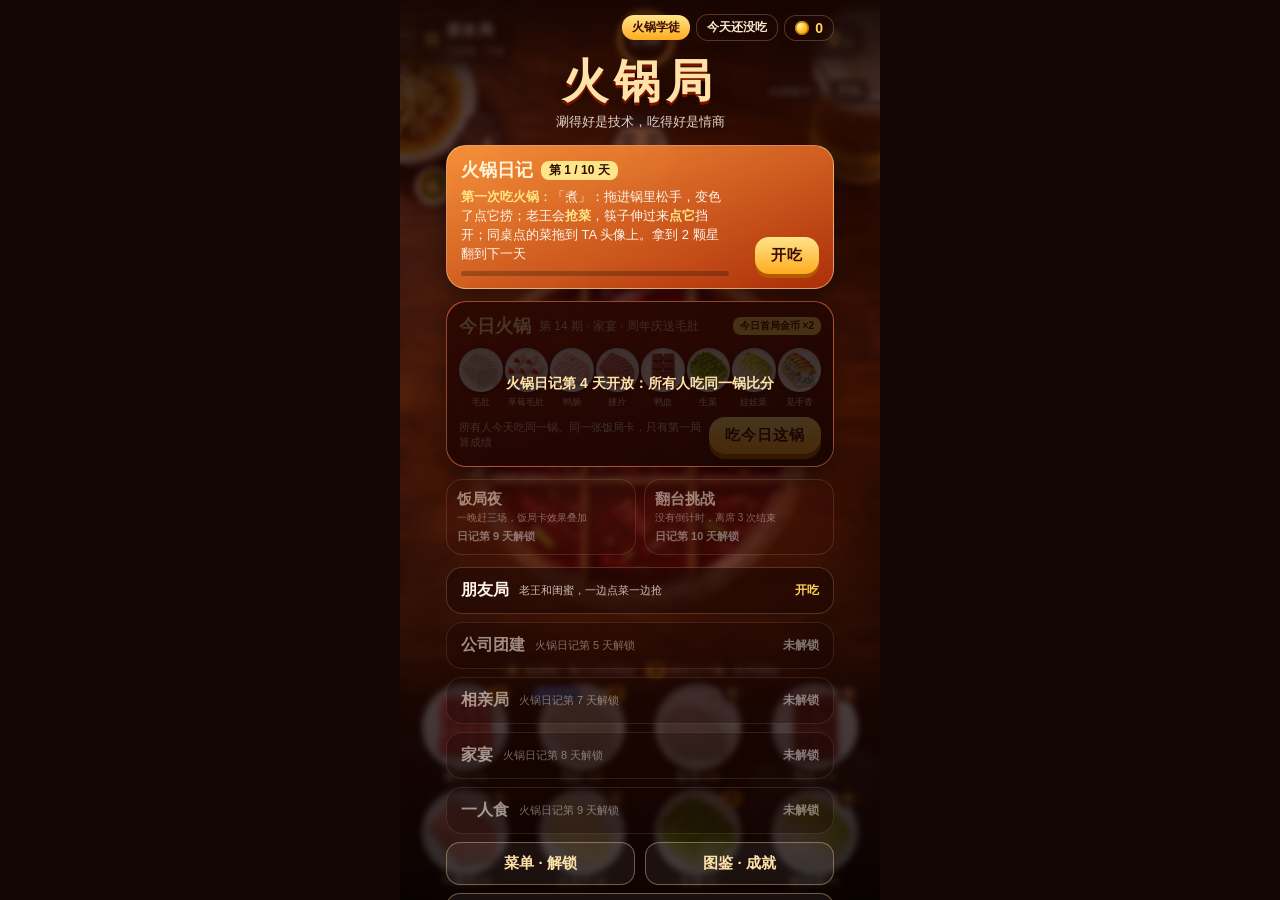
==== commit 2bd8c5cd: "v1.3.1：抢菜回到第一天；暂停；任何返回都回游戏首页 - 火锅日记第 1 天就教「护食」，老王从第一局开始抢菜（原来要到第 3 天）；   第 4 天改为「饭桌意外」，团建挪到第 5 天，仍是 1" ====
--- a/index.html
+++ b/index.html
@@ -12,7 +12,7 @@
   <canvas id="cv"></canvas>
 
   <header id="hud" class="hud">
-    <div class="pill scene"><b id="hud-scene">朋友局</b><small id="hud-sub">九宫格 · 川渝</small></div>
+    <button id="btn-pause" class="pill scene" type="button" aria-label="暂停"><i class="pz"></i><span><b id="hud-scene">朋友局</b><small id="hud-sub">九宫格 · 川渝</small></span></button>
     <div id="timer" class="timer">
       <svg viewBox="0 0 40 40"><circle class="track" cx="20" cy="20" r="18"/><circle id="ring" class="ring" cx="20" cy="20" r="18"/></svg>
       <span id="time">1:00</span>
@@ -55,6 +55,21 @@
       <h2 id="i-title"></h2>
       <ul id="i-list" class="i-list"></ul>
       <button id="btn-intro" class="cta small" type="button">明白了</button>
+      <button id="btn-intro-back" class="link" type="button">返回首页</button>
+    </div>
+  </section>
+
+  <!-- 暂停：局中点左上角，或按手机 / 小红书的返回键 -->
+  <section id="pause" class="overlay hidden">
+    <div class="card pause-card">
+      <small id="pz-sub">暂停中</small>
+      <h2>先放下筷子</h2>
+      <p id="pz-text" class="sub"></p>
+      <button id="btn-resume" class="cta small" type="button">继续吃</button>
+      <div class="r-row">
+        <button id="btn-restart" class="ghost" type="button">重新开始</button>
+        <button id="btn-quit" class="ghost" type="button">回首页</button>
+      </div>
     </div>
   </section>
 
@@ -181,6 +196,7 @@
       <small id="ch-sub">本局饭局卡 · 挑一张</small>
       <div id="ch-stack" class="ch-stack hidden"></div>
       <div id="ch-list" class="ch-list"></div>
+      <button id="ch-back" class="link" type="button">返回首页</button>
     </div>
   </section>
 
@@ -254,7 +270,7 @@
         <button id="btn-post" class="ghost hot" type="button">发笔记</button>
         <button id="btn-save" class="ghost" type="button">保存</button>
         <button id="btn-challenge" class="ghost" type="button">挑战好友</button>
-        <button id="btn-home" class="ghost" type="button">首页</button>
+        <button id="btn-home" class="ghost" type="button">回首页</button>
       </div>
       <img id="r-img" class="r-img" alt="饭局报告">
       <p id="save-tip" class="save-tip"></p>
@@ -266,6 +282,7 @@
         <button id="btn-share" class="ghost hidden" type="button">私信给好友</button>
         <button id="btn-pair" class="ghost" type="button">测饭搭子</button>
       </div>
+      <button id="btn-home2" class="ghost wide" type="button">回首页</button>
     </div>
   </section>
 </div>
--- a/style.css
+++ b/style.css
@@ -473,3 +473,16 @@
 .plate .tag.sp { right: auto; left: 6%; background: #3a6fd8; color: #fff; font-size: 9px; }
 .s-item .sp { display: inline-block; margin-top: 2px; padding: 1px 6px; border-radius: 6px; font-size: 10px; font-weight: 800; background: #3a6fd8; color: #fff; }
 .timer.lives .ring { stroke: #ff6b5a; }
+
+/* 暂停：左上角的剧本名就是暂停键（HUD 本身不接点击，只有这颗按钮接） */
+#btn-pause { display: flex; align-items: center; pointer-events: auto; font: inherit; color: inherit; text-align: left; cursor: pointer; -webkit-appearance: none; }
+#btn-pause > span { display: block; }
+#btn-pause .pz { display: block; flex: none; width: 10px; height: 14px; margin-right: 9px; border-left: 3px solid #ffd35c; border-right: 3px solid #ffd35c; box-sizing: border-box; }
+#btn-pause:active { transform: scale(0.96); }
+#pause { background: rgba(10,2,0,0.78); }
+.pause-card h2 { margin: 6px 0 4px; font-size: 26px; font-weight: 900; color: #ffd35c; }
+.pause-card small { font-size: 12px; letter-spacing: 2px; color: #ffb347; font-weight: 800; }
+.pause-card .sub { min-height: 18px; margin-bottom: 14px; }
+.pause-card .r-row { margin-top: 12px; }
+.ghost.wide { display: block; width: 100%; margin-top: 14px; padding: 12px 0; }
+#ch-back { display: block; margin: 10px auto 0; }
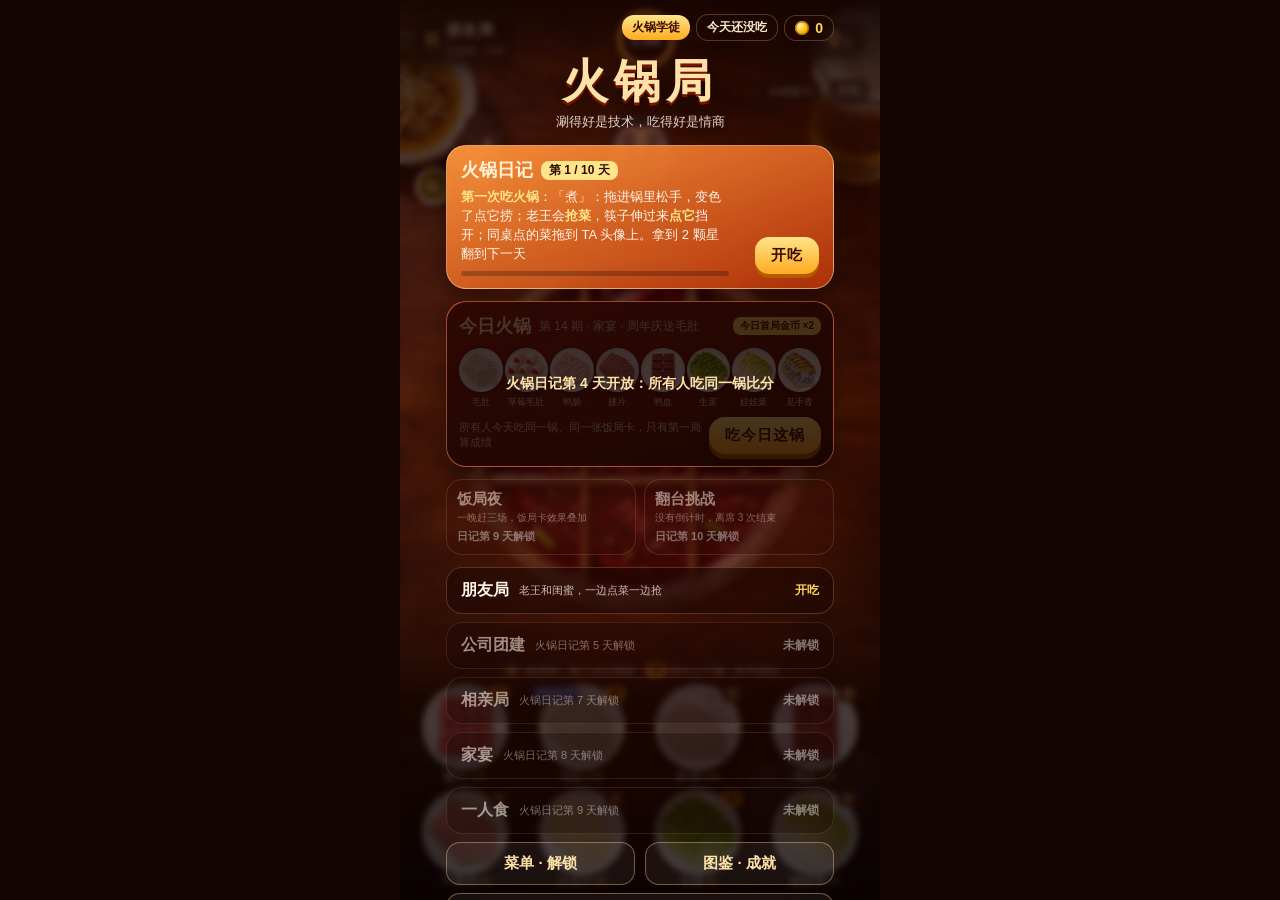
==== commit a5f32b7d: "v1.3.2：排行榜做成正式入口（今日火锅 / 翻台 / 饭局夜 / 阵营赛） - 首页排行榜卡片显示今日名次；榜单前 100 名、前三名奖牌、自己那一行高亮 - 底部钉着「我」的名次、离上一名差多少" ====
--- a/index.html
+++ b/index.html
@@ -115,6 +115,8 @@
         <button id="btn-rush" class="mode-card" type="button"><b>翻台挑战</b><small>没有倒计时，离席 3 次结束</small><em id="m-rush"></em></button>
       </div>
 
+      <button id="h-rank" class="rank-card hidden" type="button"><span class="rk-cup"></span><span class="rk-txt"><b>排行榜</b><small id="h-rank-text">今日火锅 · 翻台挑战 · 饭局夜</small></span><em>看榜 ›</em></button>
+
       <div id="scenes" class="scenes"></div>
 
       <div class="home-nav">
@@ -123,7 +125,6 @@
       </div>
       <div class="home-nav">
         <button id="btn-code" class="ghost" type="button">输入挑战码</button>
-        <button id="btn-rank" class="ghost hidden" type="button">排行榜</button>
       </div>
       <button id="btn-howto" class="link" type="button">怎么玩</button>
       <div id="h-ver" class="ver"></div>
@@ -235,9 +236,11 @@
 
   <section id="rank" class="overlay panel hidden">
     <div class="sheet">
-      <div class="sheet-head"><b>排行榜</b><span id="rk-fac" class="chip"></span></div>
-      <div class="tabs"><button class="tab on" data-rk="daily" type="button">今日火锅</button><button class="tab" data-rk="rush" type="button">翻台挑战</button><button class="tab" data-rk="fac" type="button">阵营赛</button></div>
+      <div class="sheet-head"><button class="hd-back" data-close="rank" type="button">‹ 返回</button><b>排行榜</b><span id="rk-fac" class="chip"></span></div>
+      <div class="tabs"><button class="tab on" data-rk="daily" type="button">今日火锅</button><button class="tab" data-rk="rush" type="button">翻台</button><button class="tab" data-rk="night" type="button">饭局夜</button><button class="tab" data-rk="fac" type="button">阵营赛</button></div>
+      <div id="rk-per" class="rk-per hidden"></div>
       <div id="rk-body" class="c-list"></div>
+      <div id="rk-me" class="rk-me hidden"></div>
       <button class="ghost close" data-close="rank" type="button">返回</button>
     </div>
   </section>
@@ -263,6 +266,7 @@
       </div>
       <div id="r-vs" class="r-vs hidden"></div>
       <button id="btn-again" class="cta again" type="button">再来一局</button>
+      <button id="r-rank" class="r-rank hidden" type="button"></button>
       <div id="r-day" class="r-day hidden"></div>
       <button id="r-next" class="r-next hidden" type="button"><span id="r-next-text"></span><i><b id="r-next-bar"></b></i></button>
       <div id="r-loss" class="r-loss hidden"></div>
--- a/style.css
+++ b/style.css
@@ -486,3 +486,41 @@
 .pause-card .r-row { margin-top: 12px; }
 .ghost.wide { display: block; width: 100%; margin-top: 14px; padding: 12px 0; }
 #ch-back { display: block; margin: 10px auto 0; }
+
+/* 排行榜：首页入口、周期切换、前三名、本人那一行钉在底部、结算页名次 */
+.rank-card { display: flex; align-items: center; width: 100%; margin-top: 10px; padding: 10px 12px; border-radius: 16px; text-align: left; font: inherit; color: #fff6ea;
+  background: linear-gradient(160deg, rgba(120,60,6,0.85), rgba(60,14,6,0.85)); border: 1px solid rgba(255,211,92,0.55); }
+.rank-card.hidden { display: none; }
+.rk-cup { flex: none; position: relative; width: 22px; height: 20px; margin-right: 10px; border-radius: 0 0 11px 11px; background: linear-gradient(#ffe48a, #ffab1f); }
+.rk-cup:after { content: ''; position: absolute; left: 7px; bottom: -6px; width: 8px; height: 5px; border-radius: 1px; background: #ffab1f; }
+.rk-txt { flex: 1; min-width: 0; }
+.rk-txt b { display: block; font-size: 15px; }
+.rk-txt small { display: block; margin-top: 2px; font-size: 11px; color: #ffe2a8; overflow: hidden; white-space: nowrap; text-overflow: ellipsis; }
+.rank-card em { flex: none; margin-left: 8px; font-style: normal; font-size: 12px; font-weight: 800; color: #ffd35c; }
+.rk-per { display: flex; justify-content: center; margin: -2px 0 6px; }
+.rk-per.hidden { display: none; }
+.rk-per button { margin: 0 4px; padding: 4px 14px; border-radius: 12px; font: inherit; font-size: 12px; font-weight: 800; color: rgba(255,240,220,0.7); background: rgba(0,0,0,0.3); border: 1px solid rgba(255,200,140,0.25); }
+.rk-per button.on { color: #3a0d00; background: #ffd35c; border-color: transparent; }
+.rk-row .n { flex: none; }
+.rk-row.top1, .rk-row.top2, .rk-row.top3 { font-weight: 800; }
+.rk-row.top1 .n, .rk-row.top2 .n, .rk-row.top3 .n { color: #3a0d00; width: 22px; height: 22px; margin-right: 12px; line-height: 22px; text-align: center; border-radius: 11px; font-size: 12px; }
+.rk-row.top1 .n { background: linear-gradient(#ffe48a, #ffb000); }
+.rk-row.top2 .n { background: linear-gradient(#f2f2f2, #b9b9b9); }
+.rk-row.top3 .n { background: linear-gradient(#f0b27a, #b8692e); }
+.rk-row.me { background: rgba(160,50,8,0.9); border: 1px solid rgba(255,211,92,0.7); }
+.rk-me { position: -webkit-sticky; position: sticky; bottom: 0; display: flex; align-items: center; margin: 8px -4px 0; padding: 10px 12px; border-radius: 14px;
+  background: linear-gradient(160deg, rgba(150,40,8,0.98), rgba(70,12,4,0.98)); border: 1px solid rgba(255,211,92,0.6); box-shadow: 0 -6px 18px rgba(0,0,0,0.45); }
+.rk-me.hidden { display: none; }
+.rk-me-info { flex: 1; min-width: 0; text-align: left; }
+.rk-me-info b { display: block; font-size: 14px; color: #ffd35c; }
+.rk-me-info small { display: block; margin-top: 2px; font-size: 11px; color: #ffe9c9; }
+.rk-me .cta.small { flex: none; width: auto; margin: 0 0 0 10px; padding: 9px 16px; font-size: 14px; }
+.r-rank { display: flex; align-items: center; width: 100%; margin-top: 10px; padding: 9px 12px; border-radius: 14px; text-align: left; font: inherit; color: #fff6ea;
+  background: linear-gradient(160deg, rgba(120,60,6,0.9), rgba(60,14,6,0.9)); border: 1px solid rgba(255,211,92,0.55); }
+.r-rank.hidden { display: none; }
+.r-rank span { flex: 1; min-width: 0; }
+.r-rank b { display: block; font-size: 14px; color: #ffd35c; }
+.r-rank small { display: block; margin-top: 2px; font-size: 11px; color: #ffe9c9; }
+.r-rank em { flex: none; margin-left: 8px; font-style: normal; font-size: 12px; font-weight: 800; color: #ffd35c; }
+.hd-back { flex: none; margin-right: 8px; padding: 4px 10px 4px 6px; border: 0; border-radius: 10px; font: inherit; font-size: 13px; font-weight: 800; color: #ffd35c; background: rgba(0,0,0,0.3); }
+.sheet-head .hd-back + b { flex: 1; }
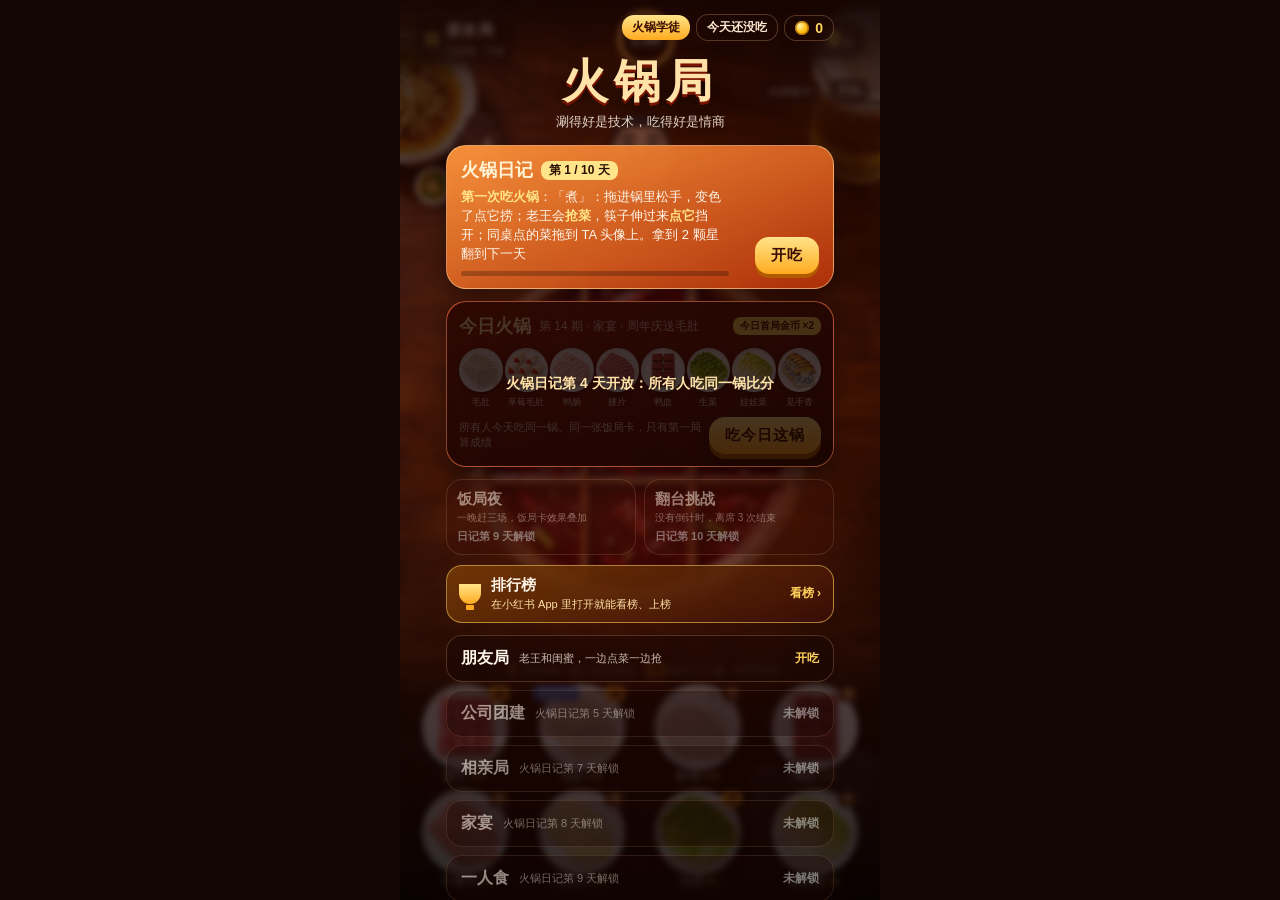
==== commit 2e9c5c53: "v1.3.4：新增「剧本局」排行榜，新号第一局就能上榜 - 4 号榜「剧本局」（本周 / 总榜）：朋友局、团建、相亲、家宴、一人食每局都提交，火锅日记的局也算   （之前只有今日火锅 / 饭局夜 / " ====
--- a/index.html
+++ b/index.html
@@ -115,7 +115,7 @@
         <button id="btn-rush" class="mode-card" type="button"><b>翻台挑战</b><small>没有倒计时，离席 3 次结束</small><em id="m-rush"></em></button>
       </div>
 
-      <button id="h-rank" class="rank-card hidden" type="button"><span class="rk-cup"></span><span class="rk-txt"><b>排行榜</b><small id="h-rank-text">今日火锅 · 翻台挑战 · 饭局夜</small></span><em>看榜 ›</em></button>
+      <button id="h-rank" class="rank-card hidden" type="button"><span class="rk-cup"></span><span class="rk-txt"><b>排行榜</b><small id="h-rank-text">剧本局 · 今日火锅 · 翻台挑战 · 饭局夜</small></span><em>看榜 ›</em></button>
 
       <div id="scenes" class="scenes"></div>
 
@@ -236,8 +236,8 @@
 
   <section id="rank" class="overlay panel hidden">
     <div class="sheet">
-      <div class="sheet-head"><button class="hd-back" data-close="rank" type="button">‹ 返回</button><b>排行榜</b><span id="rk-fac" class="chip"></span></div>
-      <div class="tabs"><button class="tab on" data-rk="daily" type="button">今日火锅</button><button class="tab" data-rk="rush" type="button">翻台</button><button class="tab" data-rk="night" type="button">饭局夜</button><button class="tab" data-rk="fac" type="button">阵营赛</button></div>
+      <div class="sheet-head"><button class="hd-back" data-close="rank" type="button">‹ 返回</button><b>排行榜</b></div>
+      <div class="tabs"><button class="tab on" data-rk="round" type="button">剧本局</button><button class="tab" data-rk="daily" type="button">今日火锅</button><button class="tab" data-rk="rush" type="button">翻台</button><button class="tab" data-rk="night" type="button">饭局夜</button></div>
       <div id="rk-per" class="rk-per hidden"></div>
       <div id="rk-body" class="c-list"></div>
       <div id="rk-me" class="rk-me hidden"></div>
--- a/style.css
+++ b/style.css
@@ -434,14 +434,6 @@
 .rk-row .who { flex: 1; min-width: 0; overflow: hidden; text-overflow: ellipsis; white-space: nowrap; }
 .rk-row .sc { font-weight: 900; }
 .rk-row.me { background: rgba(120,30,6,0.8); }
-.rk-vs { display: flex; margin: 4px 0 10px; }
-.rk-vs div { flex: 1; padding: 10px; border-radius: 14px; text-align: center; background: rgba(0,0,0,0.3); }
-.rk-vs div + div { margin-left: 8px; }
-.rk-vs b { display: block; font-size: 20px; }
-.rk-vs small { font-size: 11px; opacity: 0.75; }
-.rk-pick { display: flex; margin: 10px 0; }
-.rk-pick button { flex: 1; }
-.rk-pick button + button { margin-left: 8px; }
 .rk-note { margin: 10px 0; font-size: 12px; opacity: 0.75; text-align: center; }
 
 /* 结算页：分数和「再来一局」放最上面 */
@@ -524,3 +516,6 @@
 .r-rank em { flex: none; margin-left: 8px; font-style: normal; font-size: 12px; font-weight: 800; color: #ffd35c; }
 .hd-back { flex: none; margin-right: 8px; padding: 4px 10px 4px 6px; border: 0; border-radius: 10px; font: inherit; font-size: 13px; font-weight: 800; color: #ffd35c; background: rgba(0,0,0,0.3); }
 .sheet-head .hd-back + b { flex: 1; }
+.rk-off { margin: 18px 0; padding: 18px 14px; border-radius: 14px; text-align: center; font-size: 13px; line-height: 1.6; color: #ffe9c9; background: rgba(30,8,4,0.6); }
+.rk-off b { display: block; margin-bottom: 4px; font-size: 16px; color: #ffd35c; }
+.rk-off small { display: block; margin-top: 6px; font-size: 11px; opacity: 0.7; }
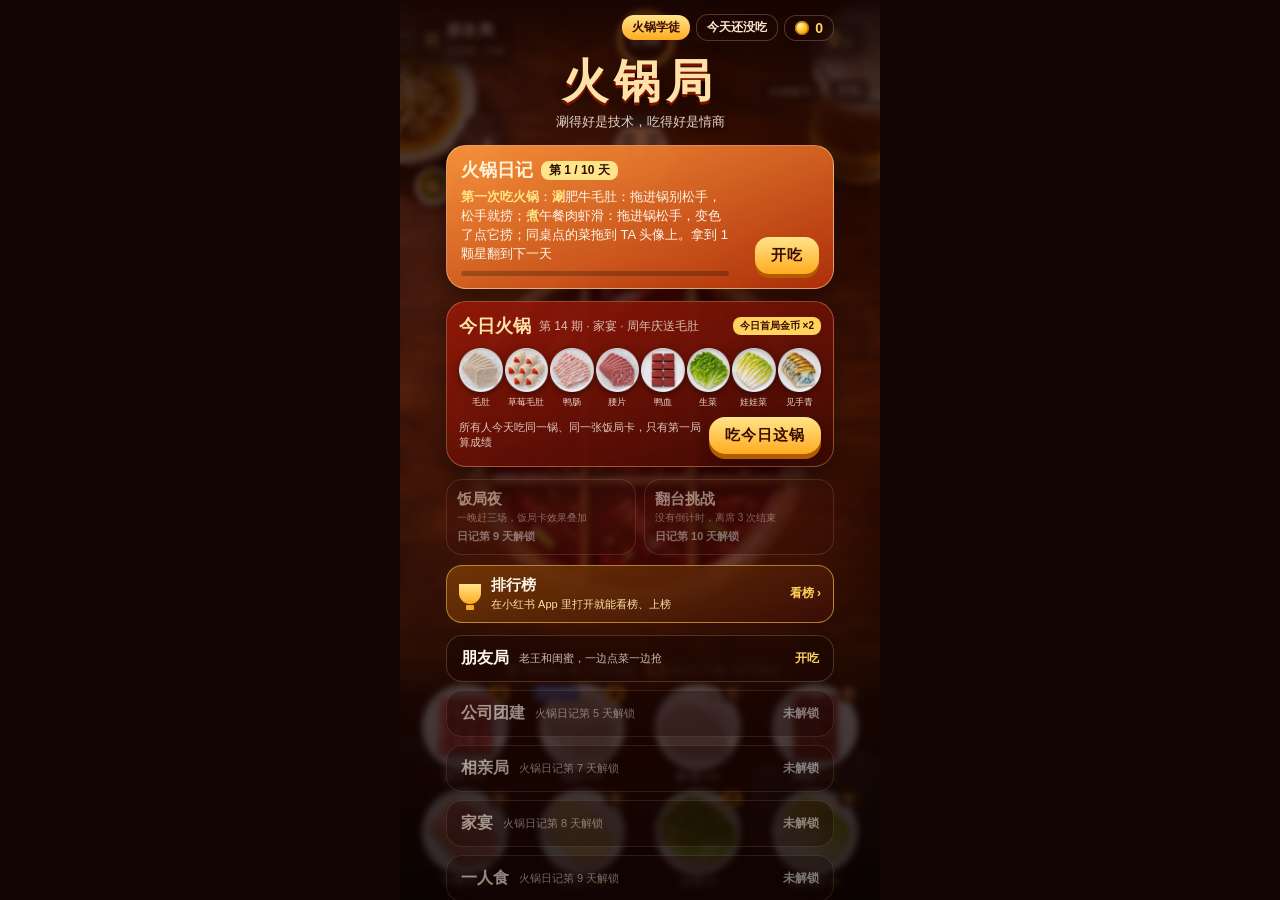
==== commit 9bd22f3a: "v1.4.0：新人首局——第一天上肥牛毛肚、首局不抢菜、日记降门槛、今日火锅提前；结算页首屏人格 + 发给饭搭子（卡片分享）、新人保底人格、日记局直接出挑战码 Co-Authored-By: Clau" ====
--- a/index.html
+++ b/index.html
@@ -143,7 +143,7 @@
         <p><em class="k">护食</em>同桌的筷子伸过来，<b>点它</b>挡开</p>
         <p><em class="k">讲话</em>有人讲话时<b>别动筷子</b>；有人举杯要<b>干杯</b></p>
         <p><em class="k">新菜</em>每道解锁的菜都有<b>自己的吃法</b>：嫩牛肉要抖散、鹅肠别提、腰片要大火、牛肉丸会爆汁……第一次下锅会提示</p>
-        <p><em class="k">火锅日记</em>每天学一样新本事，拿到 <b>2 颗星</b>就翻到下一天，一天最多翻 3 天</p>
+        <p><em class="k">火锅日记</em>每天学一样新本事，拿到星星就翻到下一天（前 3 天 1 颗，之后 2 颗），一天最多翻 3 天</p>
         <p><em class="k">饭局卡</em>每局开吃前<b>三选一</b>：规则会变，完成卡上目标拿<b>第三颗星</b></p>
         <p><em class="k">饭局夜</em>一晚赶三场：朋友局→团建→家宴，选过的卡<b>一路叠加</b></p>
         <p><em class="k">翻台</em>没有倒计时，同桌等不到菜会<b>离席</b>，走 3 个就结束</p>
@@ -258,14 +258,21 @@
 
   <section id="result" class="overlay hidden">
     <div class="result-wrap">
+      <!-- 第一屏：先告诉玩家「你是谁」（最想分享的东西），再给「再来一局」和「发给饭搭子」 -->
       <div class="r-top">
         <small id="r-label"></small>
-        <div class="r-score"><b id="r-score">0</b><span>分</span></div>
+        <div id="r-persona" class="r-persona">
+          <small>经鉴定，你是</small>
+          <b id="r-pname"></b>
+          <p id="r-pline"></p>
+          <em id="r-prare" class="r-prare"></em>
+        </div>
+        <div class="r-sum"><span class="r-score"><b id="r-score">0</b><span>分</span></span><span id="r-stars" class="r-stars"></span></div>
         <div id="r-rec" class="r-rec"></div>
-        <div id="r-stars" class="r-stars"></div>
       </div>
       <div id="r-vs" class="r-vs hidden"></div>
       <button id="btn-again" class="cta again" type="button">再来一局</button>
+      <button id="btn-invite" class="invite" type="button">发给饭搭子，看 TA 是什么人格</button>
       <button id="r-rank" class="r-rank hidden" type="button"></button>
       <div id="r-day" class="r-day hidden"></div>
       <button id="r-next" class="r-next hidden" type="button"><span id="r-next-text"></span><i><b id="r-next-bar"></b></i></button>
--- a/style.css
+++ b/style.css
@@ -177,7 +177,7 @@
 /* ---------- 提示条 ---------- */
 .msg {
   position: absolute; z-index: 9; left: 50%; top: 45%; transform: translate(-50%, -50%) scale(0.9);
-  padding: 10px 18px; border-radius: 14px; font-size: 14px; font-weight: 700;
+  padding: 10px 18px; border-radius: 14px; font-size: 14px; font-weight: 700; max-width: 86%; text-align: center;
   background: rgba(0,0,0,0.78); opacity: 0; pointer-events: none; transition: all 0.2s;
 }
 .msg.show { opacity: 1; transform: translate(-50%, -50%) scale(1); }
@@ -443,8 +443,23 @@
 .r-score span { margin-left: 4px; font-size: 14px; opacity: 0.75; }
 .r-rec { margin-top: -2px; font-size: 14px; font-weight: 800; color: #ffe9c9; }
 .r-rec.best { color: #2a1400; display: inline-block; padding: 2px 12px; border-radius: 10px; background: linear-gradient(#ffe27a, #ffb000); }
-.r-stars { margin-top: 4px; font-size: 22px; color: #ffd35c; letter-spacing: 4px; }
+/* 人格放第一屏正中间，分数和星星退到下面一行 */
+.r-persona { margin: 6px 0 2px; }
+.r-persona small { display: block; font-size: 12px; opacity: 0.75; letter-spacing: 2px; }
+.r-persona b { display: block; margin-top: 2px; font-size: 40px; font-weight: 900; letter-spacing: 2px; color: #ffe2a8; text-shadow: 0 3px 0 #7a1400, 0 6px 16px rgba(0,0,0,0.5); line-height: 1.15; }
+.r-persona p { margin-top: 4px; font-size: 15px; font-weight: 800; color: #fff3e0; }
+.r-prare { display: inline-block; margin-top: 6px; padding: 2px 10px; border-radius: 10px; font-size: 11px; font-style: normal; font-weight: 800; color: #2a1400; background: #e8d9c6; }
+.r-prare.r-R { background: linear-gradient(#a8d8ff, #5fa8ff); }
+.r-prare.r-SR { background: linear-gradient(#e7b8ff, #b06bff); color: #fff; }
+.r-prare.r-SSR { background: linear-gradient(#ffe27a, #ffb000); }
+.r-sum { display: flex; align-items: center; justify-content: center; margin-top: 8px; }
+.r-sum .r-score { margin-right: 12px; }
+.r-sum .r-score b { font-size: 30px; text-shadow: 0 2px 0 #7a1400; }
+.r-stars { font-size: 20px; color: #ffd35c; letter-spacing: 3px; }
 .r-stars small { display: block; font-size: 11px; letter-spacing: 0; color: rgba(255,240,220,0.75); }
+.invite { display: block; width: 100%; margin-top: 10px; padding: 12px 0; border-radius: 16px; font: inherit; font-size: 16px; font-weight: 900; color: #fff;
+  background: linear-gradient(#ff5a6e, #e0203c); border: 0; box-shadow: 0 4px 0 #8a0f20, 0 8px 18px rgba(0,0,0,0.35); }
+.invite:active { transform: translateY(3px); box-shadow: 0 1px 0 #8a0f20; }
 .r-vs { margin: 6px 0; padding: 10px 12px; border-radius: 14px; font-size: 15px; font-weight: 900; text-align: center; background: rgba(0,0,0,0.35); }
 .r-vs.win { color: #2a1400; background: linear-gradient(#a6ffbe, #4fcf74); }
 .r-vs.lose { color: #ffe2d6; background: linear-gradient(160deg, rgba(150,25,8,0.95), rgba(70,10,3,0.95)); }
@@ -519,3 +534,4 @@
 .rk-off { margin: 18px 0; padding: 18px 14px; border-radius: 14px; text-align: center; font-size: 13px; line-height: 1.6; color: #ffe9c9; background: rgba(30,8,4,0.6); }
 .rk-off b { display: block; margin-bottom: 4px; font-size: 16px; color: #ffd35c; }
 .rk-off small { display: block; margin-top: 6px; font-size: 11px; opacity: 0.7; }
+.rk-off small.diag { margin-top: 10px; font-size: 10px; opacity: 0.55; }
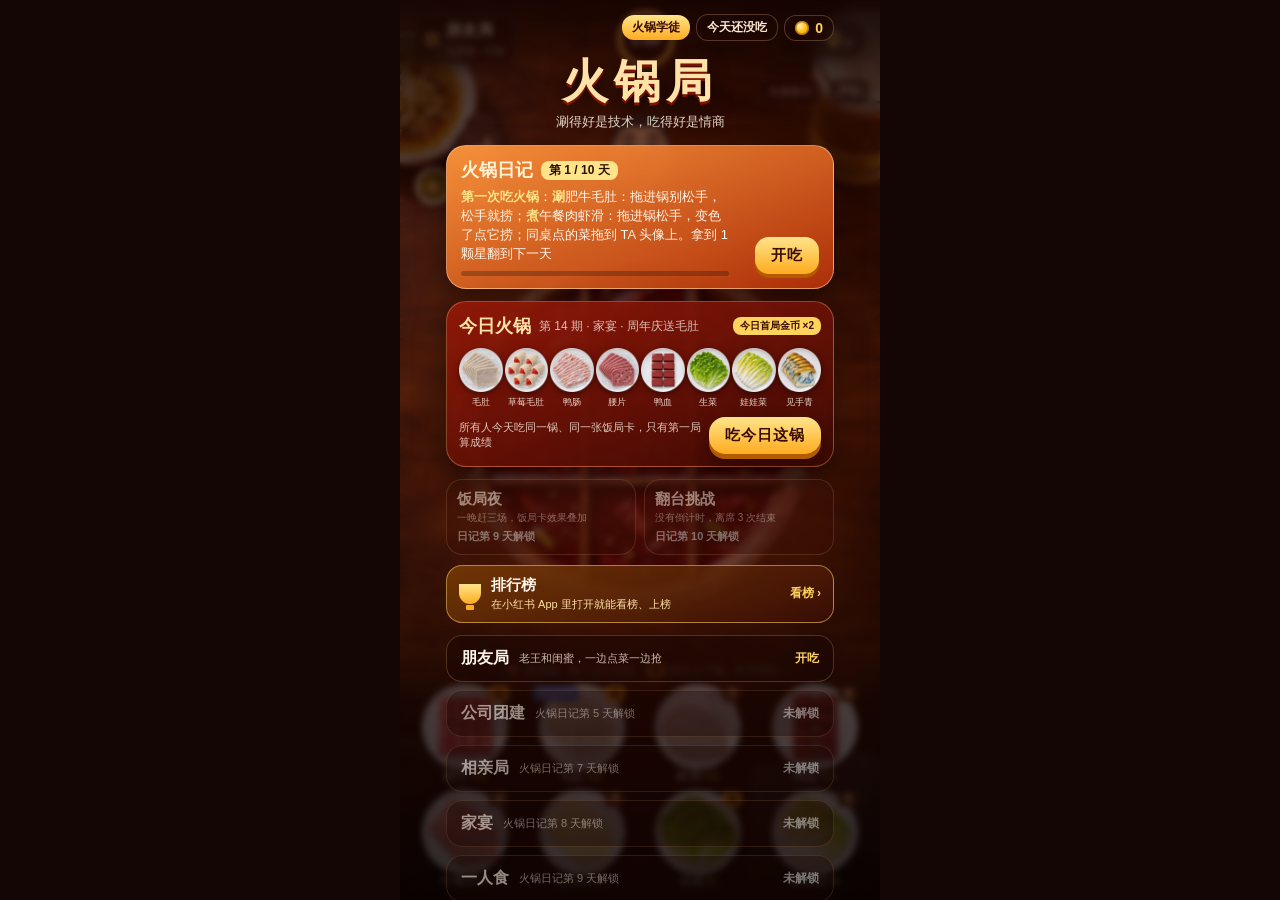
==== commit 679e5d60: "v1.4.1：每局得分挑战——开局给目标分，结算显示挑战成功 / 失败，按剧本记成功次数，目标随最近成绩自动调整 Co-Authored-By: Claude Opus 5.5 <noreply@an" ====
--- a/index.html
+++ b/index.html
@@ -268,6 +268,7 @@
           <em id="r-prare" class="r-prare"></em>
         </div>
         <div class="r-sum"><span class="r-score"><b id="r-score">0</b><span>分</span></span><span id="r-stars" class="r-stars"></span></div>
+        <div id="r-chal" class="r-chal"></div>
         <div id="r-rec" class="r-rec"></div>
       </div>
       <div id="r-vs" class="r-vs hidden"></div>
--- a/style.css
+++ b/style.css
@@ -457,6 +457,13 @@
 .r-sum .r-score b { font-size: 30px; text-shadow: 0 2px 0 #7a1400; }
 .r-stars { font-size: 20px; color: #ffd35c; letter-spacing: 3px; }
 .r-stars small { display: block; font-size: 11px; letter-spacing: 0; color: rgba(255,240,220,0.75); }
+.r-chal { margin-top: 8px; padding: 8px 12px; border-radius: 14px; text-align: center; }
+.r-chal b { display: block; font-size: 20px; font-weight: 900; letter-spacing: 2px; }
+.r-chal span { display: block; margin-top: 1px; font-size: 13px; font-weight: 800; }
+.r-chal small { display: block; margin-top: 2px; font-size: 11px; opacity: 0.8; }
+.r-chal.ok { color: #10351c; background: linear-gradient(#b8ffc9, #4fcf74); }
+.r-chal.fail { color: #ffe2d6; background: linear-gradient(160deg, rgba(150,25,8,0.95), rgba(70,10,3,0.95)); border: 1px solid rgba(255,140,110,0.35); }
+.r-chal.hidden { display: none; }
 .invite { display: block; width: 100%; margin-top: 10px; padding: 12px 0; border-radius: 16px; font: inherit; font-size: 16px; font-weight: 900; color: #fff;
   background: linear-gradient(#ff5a6e, #e0203c); border: 0; box-shadow: 0 4px 0 #8a0f20, 0 8px 18px rgba(0,0,0,0.35); }
 .invite:active { transform: translateY(3px); box-shadow: 0 1px 0 #8a0f20; }
